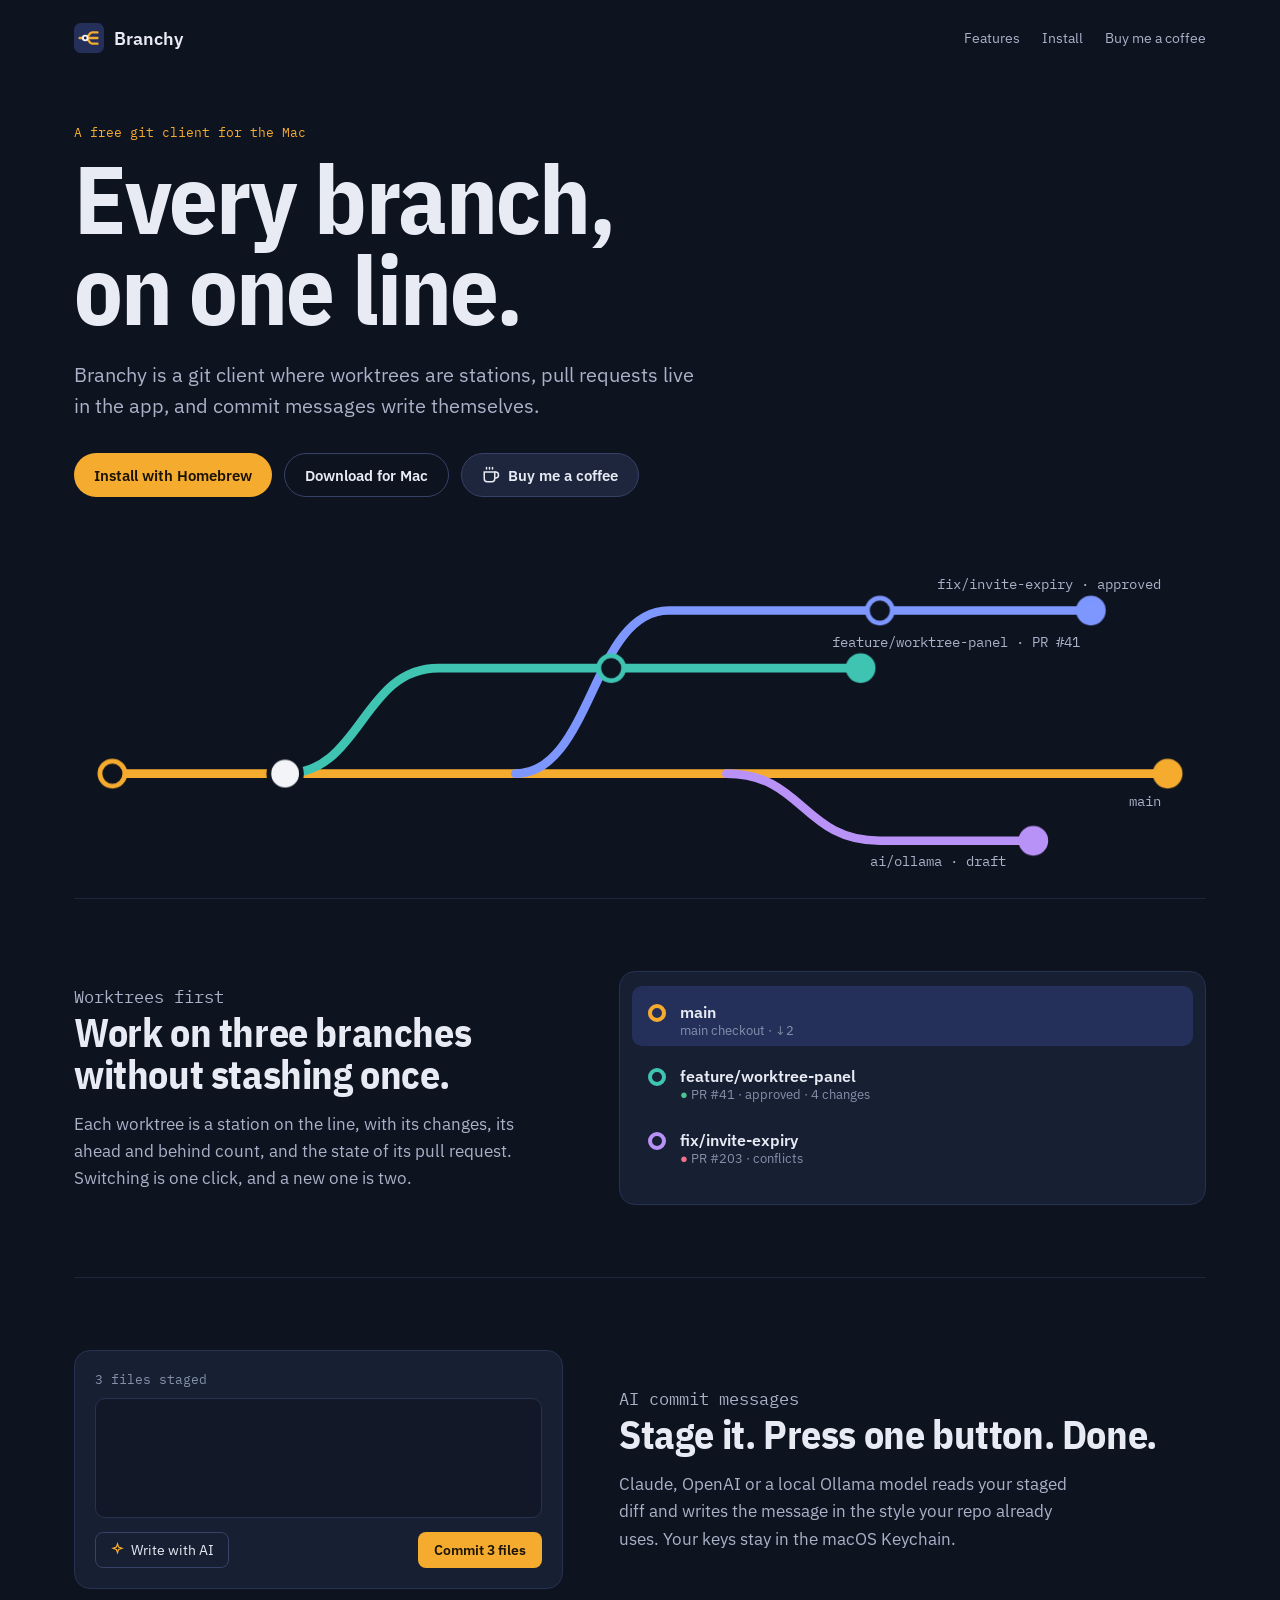
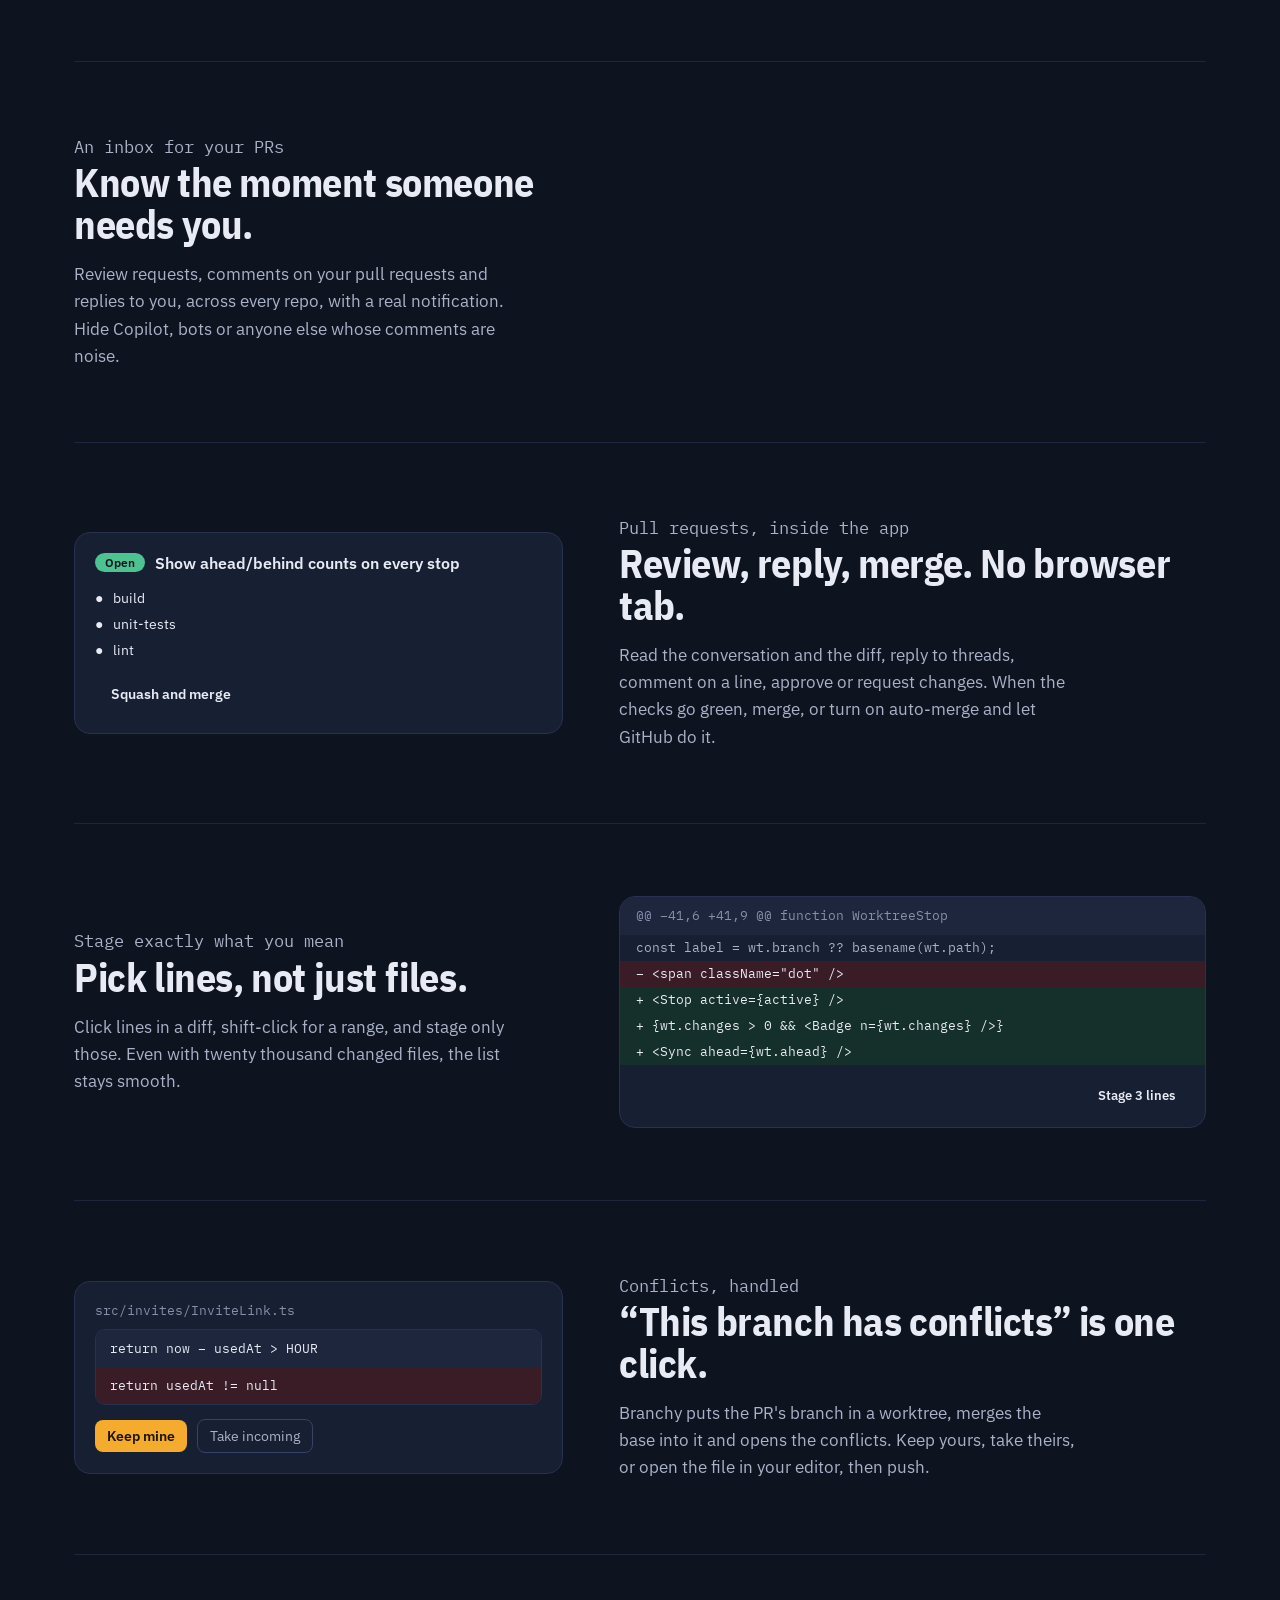
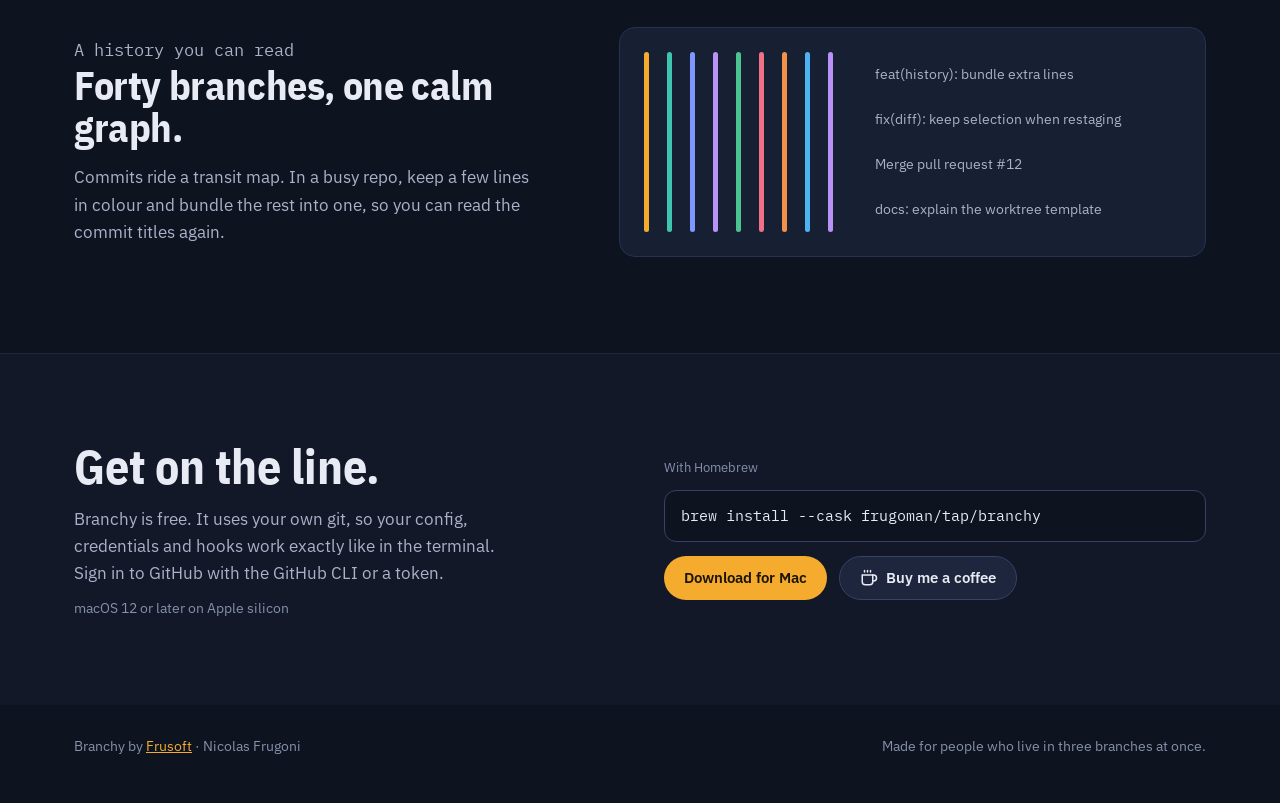
==== index.html @ 04c179a6 "Branchy website Co-Authored-By: Claude Opus 5.5 <noreply@anthropic.com>" ====
<!doctype html>
<html lang="en">
<head>
<meta charset="utf-8">
<meta name="viewport" content="width=device-width, initial-scale=1">
<title>Branchy — a git client where every branch is a line</title>
<meta name="description" content="A free git client for the Mac where worktrees are stations, pull requests live in the app, and commit messages write themselves.">
<meta property="og:title" content="Branchy — every branch, on one line">
<meta property="og:description" content="Worktrees as stations, a PR inbox with notifications, reviews and merges in the app, and AI commit messages. Free for macOS.">
<meta property="og:image" content="https://frugoman.github.io/branchy-site/icon.png">
<meta name="theme-color" content="#0e1320">
<link rel="icon" href="icon.png">
<link rel="preconnect" href="https://fonts.googleapis.com">
<link href="https://fonts.googleapis.com/css2?family=IBM+Plex+Mono:wght@400;500&amp;family=IBM+Plex+Sans+Condensed:wght@600;700&amp;family=IBM+Plex+Sans:wght@400;500;600&amp;display=swap" rel="stylesheet">
<style>
body{margin:0;background:#0e1320}
a{color:#f5ac2e}a:hover{color:#ffc766}
*{box-sizing:border-box}
.wrap{max-width:1180px;margin:0 auto;padding:0 24px}
.mono{font-family:'IBM Plex Mono',monospace}
.disp{font-family:'IBM Plex Sans Condensed','IBM Plex Sans',sans-serif}
.btn{display:inline-flex;align-items:center;gap:8px;min-height:44px;padding:0 20px;border-radius:999px;font-weight:600;font-size:15px;text-decoration:none;white-space:nowrap}
.btn-primary{background:#f5ac2e;color:#1b1405}.btn-primary:hover{color:#1b1405;background:#ffbe4d}
.btn-ghost{border:1px solid #364266;color:#e8ebf4}.btn-ghost:hover{color:#e8ebf4;border-color:#5d6785}
.btn-coffee{background:#1d263d;color:#e8ebf4;border:1px solid #364266}.btn-coffee:hover{color:#e8ebf4;border-color:#f5ac2e}
.card{background:#171f33;border:1px solid #273150;border-radius:16px;overflow:hidden}
.feature{display:grid;grid-template-columns:minmax(0,5fr) minmax(0,6fr);gap:56px;align-items:center;padding:72px 0;border-top:1px solid #1d263d}
.feature.flip .copy{order:2}
@media (max-width:860px){.feature{grid-template-columns:1fr;gap:28px;padding:48px 0}.feature.flip .copy{order:0}.hero-grid{grid-template-columns:1fr !important}}
.kicker{font-family:'IBM Plex Mono',monospace;font-size:13px;color:#f5ac2e;margin:0 0 12px}
.feature h2{font-family:'IBM Plex Sans Condensed',sans-serif;font-size:40px;line-height:1.05;letter-spacing:-0.01em;margin:0 0 16px;font-weight:700}
.feature p{font-size:17px;line-height:1.6;color:#aab2c8;margin:0;max-width:46ch}

/* hero map: lines draw, stations light up, a train runs the main line */
.draw{stroke-dasharray:1400;stroke-dashoffset:1400;animation:draw 2.4s cubic-bezier(.6,.1,.2,1) forwards}
.d2{animation-delay:.5s}.d3{animation-delay:.9s}.d4{animation-delay:1.3s}
@keyframes draw{to{stroke-dashoffset:0}}
.stop{opacity:0;transform-box:fill-box;transform-origin:center;animation:pop .4s ease-out forwards}
@keyframes pop{from{opacity:0;transform:scale(.3)}to{opacity:1;transform:scale(1)}}
.train{offset-path:path('M40 230 H1140');animation:ride 7s linear 2.4s infinite;opacity:0}
@keyframes ride{0%{offset-distance:0%;opacity:0}6%{opacity:1}94%{opacity:1}100%{offset-distance:100%;opacity:0}}
.lbl{opacity:0;animation:fade .5s ease-out forwards}
@keyframes fade{to{opacity:1}}

/* worktrees: the active station moves down the line */
.wt-hl{animation:wt 7.5s ease-in-out infinite}
@keyframes wt{0%,28%{transform:translateY(0)}34%,62%{transform:translateY(64px)}68%,94%{transform:translateY(128px)}100%{transform:translateY(0)}}

/* AI commit: a message types itself */
.type{display:inline-block;overflow:hidden;white-space:nowrap;vertical-align:bottom;width:0;animation:type 6s steps(46) infinite}
@keyframes type{0%,12%{width:0}62%,92%{width:46ch}100%{width:0}}
.type2{display:inline-block;overflow:hidden;white-space:nowrap;vertical-align:bottom;width:0;animation:type2 6s steps(38) infinite}
@keyframes type2{0%,62%{width:0}84%,92%{width:38ch}100%{width:0}}
.spark{animation:spark 6s ease-in-out infinite}
@keyframes spark{0%,10%{box-shadow:0 0 0 0 rgba(245,172,46,.0)}6%{box-shadow:0 0 0 6px rgba(245,172,46,.35)}20%,100%{box-shadow:0 0 0 0 rgba(245,172,46,0)}}

/* inbox: notifications slide in */
.note{opacity:0;transform:translateX(40px);animation:note 8s ease-out infinite}
.n2{animation-delay:.8s}.n3{animation-delay:1.6s}
@keyframes note{0%{opacity:0;transform:translateX(40px)}8%,80%{opacity:1;transform:none}90%,100%{opacity:0;transform:translateX(0) translateY(-8px)}}

/* PR: checks pass, then merge */
.chk{animation:chk 8s steps(1) infinite}
.c2{animation-name:chk2}.c3{animation-name:chk3}
@keyframes chk{0%,12%{color:#f5ac2e}12%,100%{color:#4cc391}}
@keyframes chk2{0%,24%{color:#f5ac2e}24%,100%{color:#4cc391}}
@keyframes chk3{0%,36%{color:#f5ac2e}36%,100%{color:#4cc391}}
.merge{animation:merge 8s ease infinite}
@keyframes merge{0%,40%{background:#273150;color:#737d98}46%,64%{background:#f5ac2e;color:#1b1405}70%,100%{background:#b892f7;color:#0e1320}}
.merged{opacity:0;animation:merged 8s ease infinite}
@keyframes merged{0%,68%{opacity:0}72%,96%{opacity:1}100%{opacity:0}}

/* staging: lines get picked one by one */
.pick{animation:pick 6s steps(1) infinite}
.p2{animation-name:pick2}.p3{animation-name:pick3}
@keyframes pick{0%,15%{box-shadow:inset 3px 0 0 transparent}15%,85%{box-shadow:inset 3px 0 0 #7d97ff}}
@keyframes pick2{0%,30%{box-shadow:inset 3px 0 0 transparent}30%,85%{box-shadow:inset 3px 0 0 #7d97ff}}
@keyframes pick3{0%,45%{box-shadow:inset 3px 0 0 transparent}45%,85%{box-shadow:inset 3px 0 0 #7d97ff}}
.stagebtn{animation:stagebtn 6s steps(1) infinite}
@keyframes stagebtn{0%,55%{background:#1d263d;color:#aab2c8}55%,85%{background:#f5ac2e;color:#1b1405}}

/* conflicts: pick a side, file resolves */
.ours{animation:ours 7s ease infinite}
@keyframes ours{0%,30%{opacity:1}40%,100%{opacity:1;background:#15302a}}
.theirs{animation:theirs 7s ease infinite}
@keyframes theirs{0%,30%{opacity:1;max-height:40px}40%,100%{opacity:0;max-height:0}}
.resolved{opacity:0;animation:resolved 7s ease infinite}
@keyframes resolved{0%,42%{opacity:0}50%,92%{opacity:1}100%{opacity:0}}

/* history: many lines bundle into one */
.lane{animation:bundle 6s ease-in-out infinite}
@keyframes bundle{0%,30%{transform:none;opacity:1}55%,85%{transform:translateX(var(--to));opacity:.25}100%{transform:none;opacity:1}}

@media (prefers-reduced-motion:reduce){
  *,*::before,*::after{animation:none !important}
  .draw{stroke-dashoffset:0}.stop,.lbl,.note,.merged,.resolved{opacity:1;transform:none}
  .type{width:46ch}.type2{width:38ch}.train{display:none}
}
</style>
</head>
<body>
<div style="background: #0e1320; color: #e8ebf4; font-family: 'IBM Plex Sans', sans-serif; font-size: 16px; overflow: hidden">

  <header class="wrap" style="display: flex; align-items: center; gap: 16px; height: 76px">
    <a href="#top" style="display: flex; align-items: center; gap: 10px; color: #e8ebf4; text-decoration: none; font-weight: 600; font-size: 18px">
      <svg width="30" height="30" viewBox="0 0 64 64" aria-hidden="true"><rect width="64" height="64" rx="14" fill="#25305a"></rect><path d="M12 32H50M24 32c8 0 7-12 15-12h11M24 32c8 0 7 12 15 12h11" fill="none" stroke-width="5" stroke-linecap="round" stroke="#f5ac2e"></path><circle cx="24" cy="32" r="7" fill="#f3f4f8"></circle><circle cx="24" cy="32" r="3" fill="#18203a"></circle></svg>
      Branchy
    </a>
    <nav aria-label="Sections" style="display: flex; gap: 22px; margin-left: auto; font-size: 14px; flex-wrap: wrap">
      <a href="#features" style="color: #aab2c8; text-decoration: none">Features</a>
      <a href="#install" style="color: #aab2c8; text-decoration: none">Install</a>
      <a href="https://buymeacoffee.com/frugoman" style="color: #aab2c8; text-decoration: none">Buy me a coffee</a>
    </nav>
  </header>

  <section id="top" class="wrap" style="padding: 48px 24px 24px">
    <div class="hero-grid" style="display: grid; grid-template-columns: minmax(0, 1fr); gap: 32px">
      <div style="max-width: 820px">
        <p class="kicker">A free git client for the Mac</p>
        <h1 class="disp" style="margin: 0; font-size: clamp(48px, 8vw, 96px); line-height: .95; font-weight: 700; letter-spacing: -0.02em">Every branch,<br>on one line.</h1>
        <p style="margin: 24px 0 0; font-size: 20px; line-height: 1.55; color: #aab2c8; max-width: 640px">Branchy is a git client where worktrees are stations, pull requests live in the app, and commit messages write themselves.</p>
        <div style="display: flex; flex-wrap: wrap; gap: 12px; margin-top: 32px; align-items: center">
          <a class="btn btn-primary" href="#install">Install with Homebrew</a>
          <a class="btn btn-ghost" href="https://github.com/frugoman/homebrew-tap/releases/download/branchy-v0.1.0/Branchy-0.1.0.zip">Download for Mac</a>
          <a class="btn btn-coffee" href="https://buymeacoffee.com/frugoman">
            <svg width="18" height="18" viewBox="0 0 24 24" fill="none" stroke="currentColor" stroke-width="2" stroke-linecap="round" aria-hidden="true"><path d="M17 8h1a4 4 0 1 1 0 8h-1"></path><path d="M3 8h14v9a4 4 0 0 1-4 4H7a4 4 0 0 1-4-4Z"></path><path d="M6 2v2M10 2v2M14 2v2"></path></svg>
            Buy me a coffee
          </a>
        </div>
      </div>
    </div>

    <figure style="margin: 56px 0 0" aria-label="Animated transit map: branches leave main as coloured lines with worktree stations">
      <svg viewBox="0 0 1180 330" width="100%" role="img" aria-label="Branches drawn as transit lines leaving main">
        <g fill="none" stroke-width="9" stroke-linecap="round">
          <path class="draw" d="M40 230 H1140" stroke="#f5ac2e"></path>
          <path class="draw d2" d="M220 230 C 300 230 300 120 380 120 H 820" stroke="#3fc4b2"></path>
          <path class="draw d3" d="M460 230 C 540 230 540 60 620 60 H 1060" stroke="#7d97ff"></path>
          <path class="draw d4" d="M680 230 C 760 230 760 300 840 300 H 1000" stroke="#b892f7"></path>
        </g>
        <g stroke-width="5">
          <circle class="stop" style="animation-delay:.6s" cx="40" cy="230" r="13" fill="#0e1320" stroke="#f5ac2e"></circle>
          <circle class="stop" style="animation-delay:1.2s" cx="220" cy="230" r="17" fill="#f3f4f8" stroke="#0e1320"></circle>
          <circle class="stop" style="animation-delay:1.6s" cx="560" cy="120" r="13" fill="#0e1320" stroke="#3fc4b2"></circle>
          <circle class="stop" style="animation-delay:2.1s" cx="820" cy="120" r="13" fill="#3fc4b2" stroke="#3fc4b2"></circle>
          <circle class="stop" style="animation-delay:2.4s" cx="840" cy="60" r="13" fill="#0e1320" stroke="#7d97ff"></circle>
          <circle class="stop" style="animation-delay:2.8s" cx="1060" cy="60" r="13" fill="#7d97ff" stroke="#7d97ff"></circle>
          <circle class="stop" style="animation-delay:3.1s" cx="1000" cy="300" r="13" fill="#b892f7" stroke="#b892f7"></circle>
          <circle class="stop" style="animation-delay:2.2s" cx="1140" cy="230" r="13" fill="#f5ac2e" stroke="#f5ac2e"></circle>
        </g>
        <circle class="train" r="8" fill="#f3f4f8"></circle>
        <g font-family="IBM Plex Mono, monospace" font-size="15" fill="#aab2c8">
          <text class="lbl" style="animation-delay:2.4s" x="790" y="98">feature/worktree-panel · PR #41</text>
          <text class="lbl" style="animation-delay:2.9s" x="900" y="38">fix/invite-expiry · approved</text>
          <text class="lbl" style="animation-delay:3.2s" x="830" y="326">ai/ollama · draft</text>
          <text class="lbl" style="animation-delay:2.4s" x="1100" y="264">main</text>
        </g>
      </svg>
    </figure>
  </section>

  <main id="features" class="wrap">

    <section class="feature">
      <div class="copy">
        <p class="kicker">Worktrees first</p>
        <h2>Work on three branches without stashing once.</h2>
        <p>Each worktree is a station on the line, with its changes, its ahead and behind count, and the state of its pull request. Switching is one click, and a new one is two.</p>
      </div>
      <div class="card" style="padding: 20px; position: relative">
        <div class="wt-hl" style="position: absolute; left: 12px; right: 12px; top: 14px; height: 60px; border-radius: 10px; background: #25305a" aria-hidden="true"></div>
        <ol style="list-style: none; margin: 0; padding: 0; position: relative">
          <li style="display: flex; gap: 14px; height: 64px; align-items: flex-start; padding: 10px 8px"><span style="width: 18px; height: 18px; border-radius: 50%; border: 4px solid #f5ac2e; flex-shrink: 0; margin-top: 2px" aria-hidden="true"></span><div><div style="font-weight: 600">main</div><div style="font-size: 13px; color: #8590ab">main checkout · ↓2</div></div></li>
          <li style="display: flex; gap: 14px; height: 64px; align-items: flex-start; padding: 10px 8px"><span style="width: 18px; height: 18px; border-radius: 50%; border: 4px solid #3fc4b2; flex-shrink: 0; margin-top: 2px" aria-hidden="true"></span><div><div style="font-weight: 600">feature/worktree-panel</div><div style="font-size: 13px; color: #8590ab"><span style="color: #4cc391">●</span> PR #41 · approved · 4 changes</div></div></li>
          <li style="display: flex; gap: 14px; height: 64px; align-items: flex-start; padding: 10px 8px"><span style="width: 18px; height: 18px; border-radius: 50%; border: 4px solid #b892f7; flex-shrink: 0; margin-top: 2px" aria-hidden="true"></span><div><div style="font-weight: 600">fix/invite-expiry</div><div style="font-size: 13px; color: #8590ab"><span style="color: #f07088">●</span> PR #203 · conflicts</div></div></li>
        </ol>
      </div>
    </section>

    <section class="feature flip">
      <div class="copy">
        <p class="kicker">AI commit messages</p>
        <h2>Stage it. Press one button. Done.</h2>
        <p>Claude, OpenAI or a local Ollama model reads your staged diff and writes the message in the style your repo already uses. Your keys stay in the macOS Keychain.</p>
      </div>
      <div class="card" style="padding: 20px">
        <div class="mono" style="font-size: 13px; color: #8590ab; margin-bottom: 10px">3 files staged</div>
        <div class="mono" style="min-height: 120px; border-radius: 10px; border: 1px solid #273150; background: #121828; padding: 14px; font-size: 14px; line-height: 1.7">
          <span class="type">feat(worktrees): show sync state on each stop</span><br>
          <span class="type2" style="color: #aab2c8">- ahead/behind counts next to each one</span>
        </div>
        <div style="display: flex; gap: 10px; margin-top: 14px">
          <span class="spark" style="display: inline-flex; align-items: center; gap: 6px; height: 36px; padding: 0 14px; border-radius: 8px; border: 1px solid #364266; color: #e8ebf4; font-size: 14px">
            <svg width="15" height="15" viewBox="0 0 24 24" fill="none" stroke="#f5ac2e" stroke-width="2" aria-hidden="true"><path d="M12 3l1.8 5.2L19 10l-5.2 1.8L12 17l-1.8-5.2L5 10l5.2-1.8z"></path></svg>
            Write with AI
          </span>
          <span style="margin-left: auto; display: inline-flex; align-items: center; height: 36px; padding: 0 16px; border-radius: 8px; background: #f5ac2e; color: #1b1405; font-weight: 600; font-size: 14px">Commit 3 files</span>
        </div>
      </div>
    </section>

    <section class="feature">
      <div class="copy">
        <p class="kicker">An inbox for your PRs</p>
        <h2>Know the moment someone needs you.</h2>
        <p>Review requests, comments on your pull requests and replies to you, across every repo, with a real notification. Hide Copilot, bots or anyone else whose comments are noise.</p>
      </div>
      <div style="display: flex; flex-direction: column; gap: 12px">
        <div class="card note" style="padding: 14px 16px; display: flex; gap: 12px"><span style="width: 10px; height: 10px; margin-top: 6px; border-radius: 50%; background: #f5ac2e; flex-shrink: 0" aria-hidden="true"></span><div><div style="font-weight: 600">anaruiz asked for your review</div><div class="mono" style="font-size: 13px; color: #8590ab">branchy#44 · Line-level staging for renamed files</div></div></div>
        <div class="card note n2" style="padding: 14px 16px; display: flex; gap: 12px"><span style="width: 10px; height: 10px; margin-top: 6px; border-radius: 50%; background: #f07088; flex-shrink: 0" aria-hidden="true"></span><div><div style="font-weight: 600">samokafor requested changes</div><div class="mono" style="font-size: 13px; color: #8590ab">alongtogether#203 · Keep invite links valid</div></div></div>
        <div class="card note n3" style="padding: 14px 16px; display: flex; gap: 12px"><span style="width: 10px; height: 10px; margin-top: 6px; border-radius: 50%; background: #3fc4b2; flex-shrink: 0" aria-hidden="true"></span><div><div style="font-weight: 600">marta-v replied to your comment</div><div class="mono" style="font-size: 13px; color: #8590ab">“Good catch, I moved the dismissal into the coordinator”</div></div></div>
      </div>
    </section>

    <section class="feature flip">
      <div class="copy">
        <p class="kicker">Pull requests, inside the app</p>
        <h2>Review, reply, merge. No browser tab.</h2>
        <p>Read the conversation and the diff, reply to threads, comment on a line, approve or request changes. When the checks go green, merge, or turn on auto-merge and let GitHub do it.</p>
      </div>
      <div class="card" style="padding: 20px">
        <div style="display: flex; align-items: center; gap: 10px"><span style="border-radius: 999px; background: #4cc391; color: #0e1320; font-size: 12px; font-weight: 600; padding: 2px 10px">Open</span><span style="font-weight: 600">Show ahead/behind counts on every stop</span></div>
        <ul style="list-style: none; margin: 16px 0; padding: 0; display: flex; flex-direction: column; gap: 8px; font-size: 14px">
          <li style="display: flex; gap: 10px"><span class="chk" aria-hidden="true">●</span>build</li>
          <li style="display: flex; gap: 10px"><span class="chk c2" aria-hidden="true">●</span>unit-tests</li>
          <li style="display: flex; gap: 10px"><span class="chk c3" aria-hidden="true">●</span>lint</li>
        </ul>
        <div style="display: flex; align-items: center; gap: 12px">
          <span class="merge" style="display: inline-flex; align-items: center; height: 38px; padding: 0 16px; border-radius: 8px; font-weight: 600; font-size: 14px">Squash and merge</span>
          <span class="merged mono" style="font-size: 13px; color: #b892f7">Merged into main</span>
        </div>
      </div>
    </section>

    <section class="feature">
      <div class="copy">
        <p class="kicker">Stage exactly what you mean</p>
        <h2>Pick lines, not just files.</h2>
        <p>Click lines in a diff, shift-click for a range, and stage only those. Even with twenty thousand changed files, the list stays smooth.</p>
      </div>
      <div class="card mono" style="font-size: 13px; line-height: 26px">
        <div style="padding: 6px 16px; background: #1d263d; color: #8590ab">@@ −41,6 +41,9 @@ function WorktreeStop</div>
        <div style="padding: 0 16px; color: #aab2c8">  const label = wt.branch ?? basename(wt.path);</div>
        <div class="pick" style="padding: 0 16px; background: #3a1c27">−   &lt;span className="dot" /&gt;</div>
        <div class="pick p2" style="padding: 0 16px; background: #15302a">+   &lt;Stop active={active} /&gt;</div>
        <div class="pick p3" style="padding: 0 16px; background: #15302a">+   {wt.changes &gt; 0 &amp;&amp; &lt;Badge n={wt.changes} /&gt;}</div>
        <div style="padding: 0 16px; background: #15302a">+   &lt;Sync ahead={wt.ahead} /&gt;</div>
        <div style="padding: 12px 16px; display: flex; justify-content: flex-end"><span class="stagebtn" style="font-family: 'IBM Plex Sans', sans-serif; border-radius: 8px; padding: 6px 14px; font-weight: 600">Stage 3 lines</span></div>
      </div>
    </section>

    <section class="feature flip">
      <div class="copy">
        <p class="kicker">Conflicts, handled</p>
        <h2>“This branch has conflicts” is one click.</h2>
        <p>Branchy puts the PR's branch in a worktree, merges the base into it and opens the conflicts. Keep yours, take theirs, or open the file in your editor, then push.</p>
      </div>
      <div class="card" style="padding: 20px">
        <div class="mono" style="font-size: 13px; color: #8590ab; margin-bottom: 10px">src/invites/InviteLink.ts</div>
        <div class="mono" style="font-size: 13px; border-radius: 10px; overflow: hidden; border: 1px solid #273150">
          <div class="ours" style="padding: 10px 14px; background: #1d263d">return now − usedAt &gt; HOUR</div>
          <div class="theirs" style="padding: 10px 14px; background: #3a1c27; overflow: hidden">return usedAt != null</div>
        </div>
        <div style="display: flex; align-items: center; gap: 10px; margin-top: 14px; font-size: 14px">
          <span style="border-radius: 8px; padding: 7px 12px; background: #f5ac2e; color: #1b1405; font-weight: 600">Keep mine</span>
          <span style="border-radius: 8px; padding: 7px 12px; border: 1px solid #364266; color: #aab2c8">Take incoming</span>
          <span class="resolved" style="margin-left: auto; color: #4cc391">Resolved</span>
        </div>
      </div>
    </section>

    <section class="feature">
      <div class="copy">
        <p class="kicker">A history you can read</p>
        <h2>Forty branches, one calm graph.</h2>
        <p>Commits ride a transit map. In a busy repo, keep a few lines in colour and bundle the rest into one, so you can read the commit titles again.</p>
      </div>
      <div class="card" style="padding: 24px; display: flex; gap: 18px; height: 230px" aria-hidden="true">
        <span style="width: 5px; border-radius: 3px; background: #f5ac2e"></span>
        <span style="width: 5px; border-radius: 3px; background: #3fc4b2"></span>
        <span style="width: 5px; border-radius: 3px; background: #7d97ff"></span>
        <span class="lane" style="--to: 0px; width: 5px; border-radius: 3px; background: #b892f7"></span>
        <span class="lane" style="--to: -23px; width: 5px; border-radius: 3px; background: #4cc391"></span>
        <span class="lane" style="--to: -46px; width: 5px; border-radius: 3px; background: #f07088"></span>
        <span class="lane" style="--to: -69px; width: 5px; border-radius: 3px; background: #f2914a"></span>
        <span class="lane" style="--to: -92px; width: 5px; border-radius: 3px; background: #4fb2f0"></span>
        <span class="lane" style="--to: -115px; width: 5px; border-radius: 3px; background: #b892f7"></span>
        <div style="margin-left: 24px; display: flex; flex-direction: column; justify-content: space-around; font-size: 14px; color: #aab2c8">
          <span>feat(history): bundle extra lines</span>
          <span>fix(diff): keep selection when restaging</span>
          <span>Merge pull request #12</span>
          <span>docs: explain the worktree template</span>
        </div>
      </div>
    </section>
  </main>

  <section id="install" style="background: #121828; border-top: 1px solid #1d263d; margin-top: 24px">
    <div class="wrap" style="padding: 88px 24px; display: grid; grid-template-columns: repeat(auto-fit, minmax(300px, 1fr)); gap: 48px; align-items: center">
      <div>
        <h2 class="disp" style="margin: 0; font-size: 48px; line-height: 1; font-weight: 700">Get on the line.</h2>
        <p style="margin: 16px 0 0; font-size: 17px; line-height: 1.6; color: #aab2c8; max-width: 44ch">Branchy is free. It uses your own git, so your config, credentials and hooks work exactly like in the terminal. Sign in to GitHub with the GitHub CLI or a token.</p>
        <p style="margin: 12px 0 0; font-size: 14px; color: #8590ab">macOS 12 or later on Apple silicon</p>
      </div>
      <div style="display: flex; flex-direction: column; gap: 14px">
        <label for="brew" style="font-size: 13px; color: #8590ab">With Homebrew</label>
        <input id="brew" readonly value="brew install --cask frugoman/tap/branchy" class="mono" style="height: 52px; border-radius: 12px; border: 1px solid #364266; background: #0e1320; color: #e8ebf4; padding: 0 16px; font-size: 15px">
        <div style="display: flex; flex-wrap: wrap; gap: 12px">
          <a class="btn btn-primary" href="https://github.com/frugoman/homebrew-tap/releases/download/branchy-v0.1.0/Branchy-0.1.0.zip">Download for Mac</a>
          <a class="btn btn-coffee" href="https://buymeacoffee.com/frugoman">
            <svg width="18" height="18" viewBox="0 0 24 24" fill="none" stroke="currentColor" stroke-width="2" stroke-linecap="round" aria-hidden="true"><path d="M17 8h1a4 4 0 1 1 0 8h-1"></path><path d="M3 8h14v9a4 4 0 0 1-4 4H7a4 4 0 0 1-4-4Z"></path><path d="M6 2v2M10 2v2M14 2v2"></path></svg>
            Buy me a coffee
          </a>
        </div>
      </div>
    </div>
  </section>

  <footer class="wrap" style="padding: 32px 24px 48px; display: flex; flex-wrap: wrap; gap: 16px; justify-content: space-between; font-size: 14px; color: #8590ab">
    <span>Branchy by <a href="https://frusoft-web.web.app">Frusoft</a> · Nicolas Frugoni</span>
    <span>Made for people who live in three branches at once.</span>
  </footer>
</div>
</body>
</html>
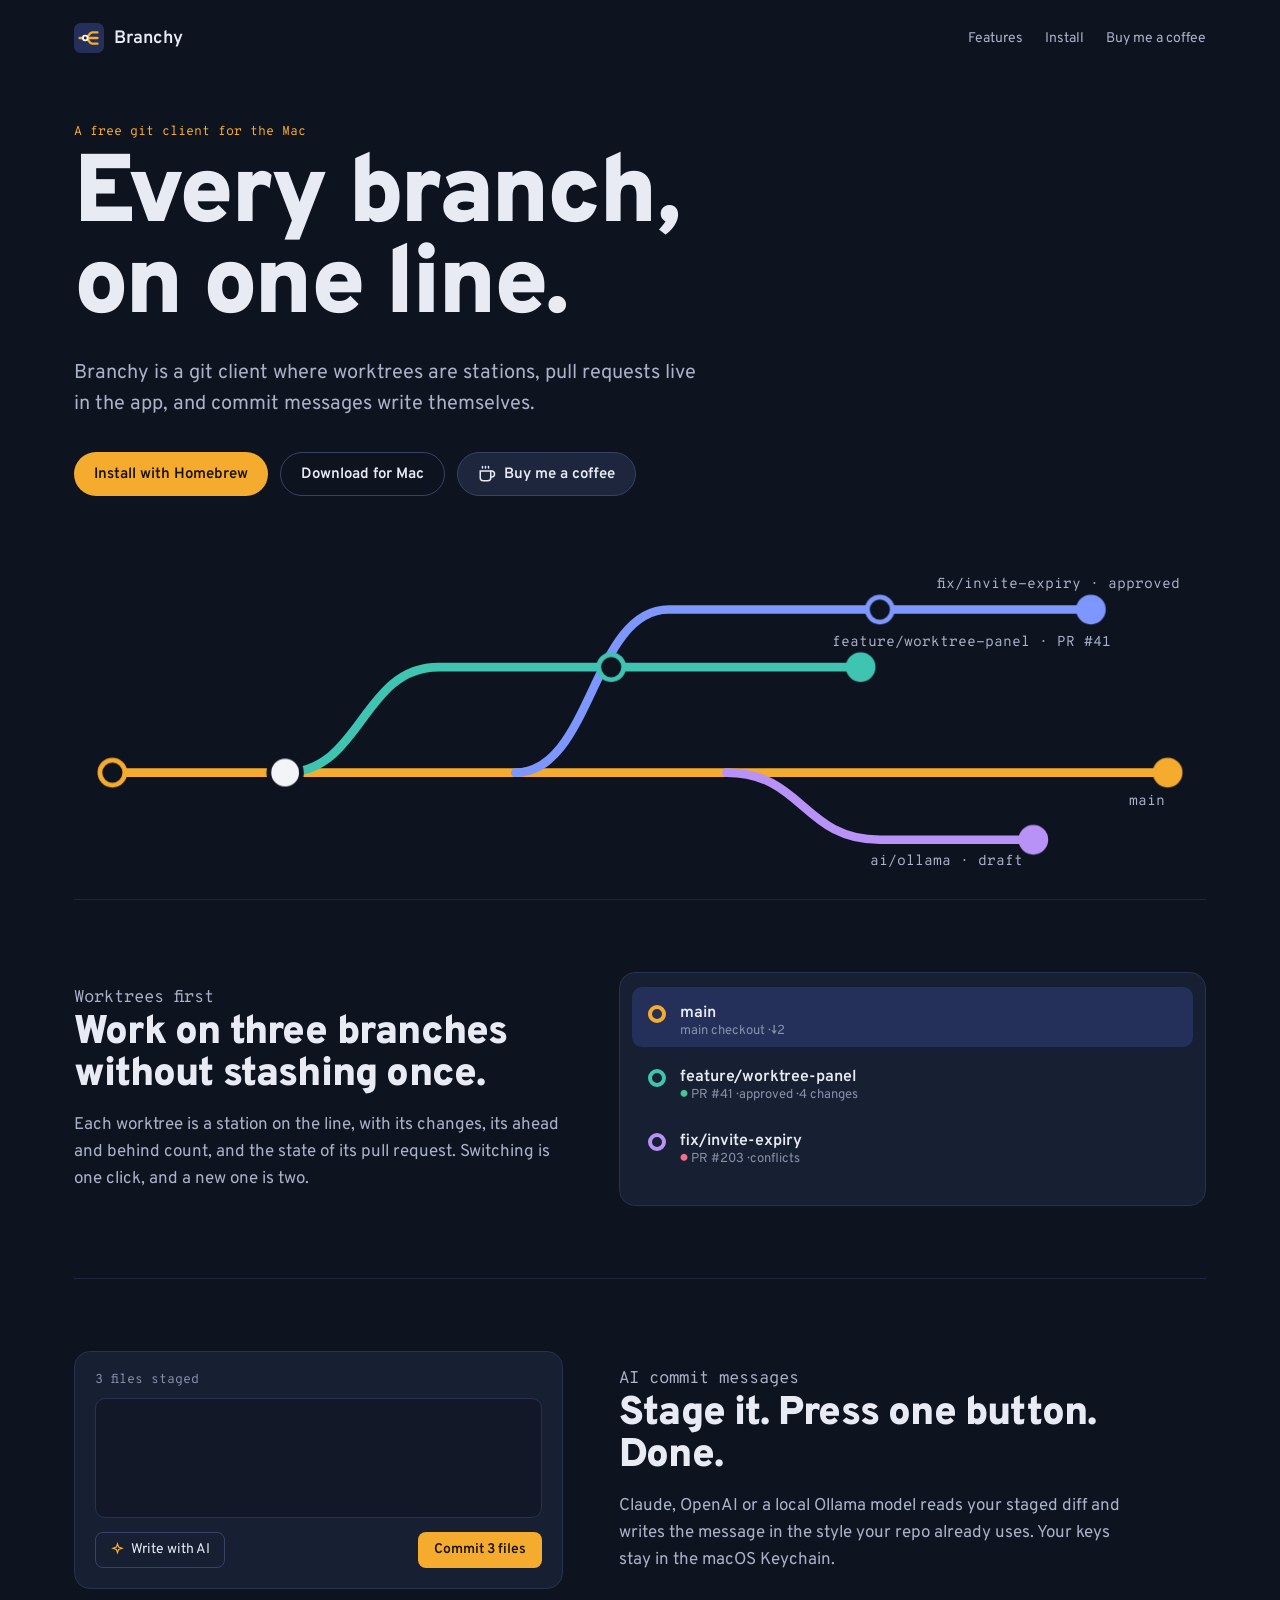
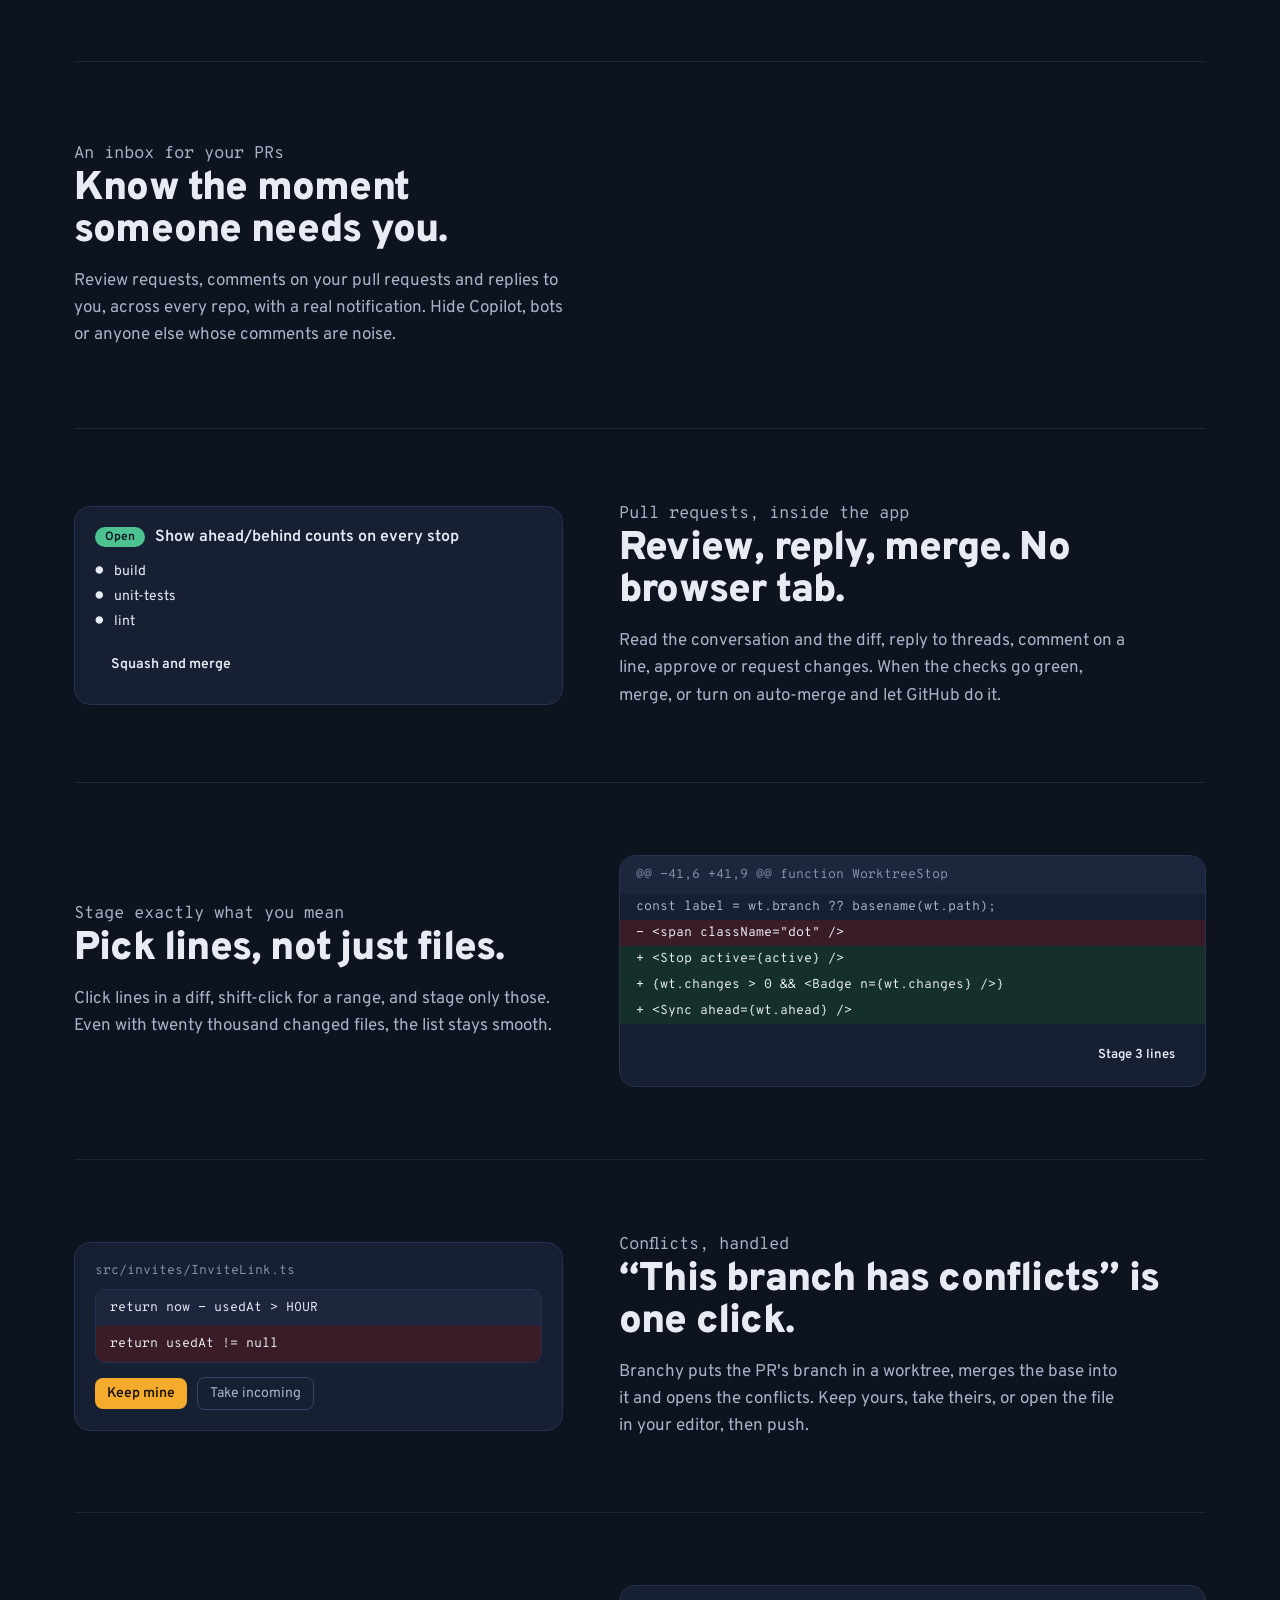
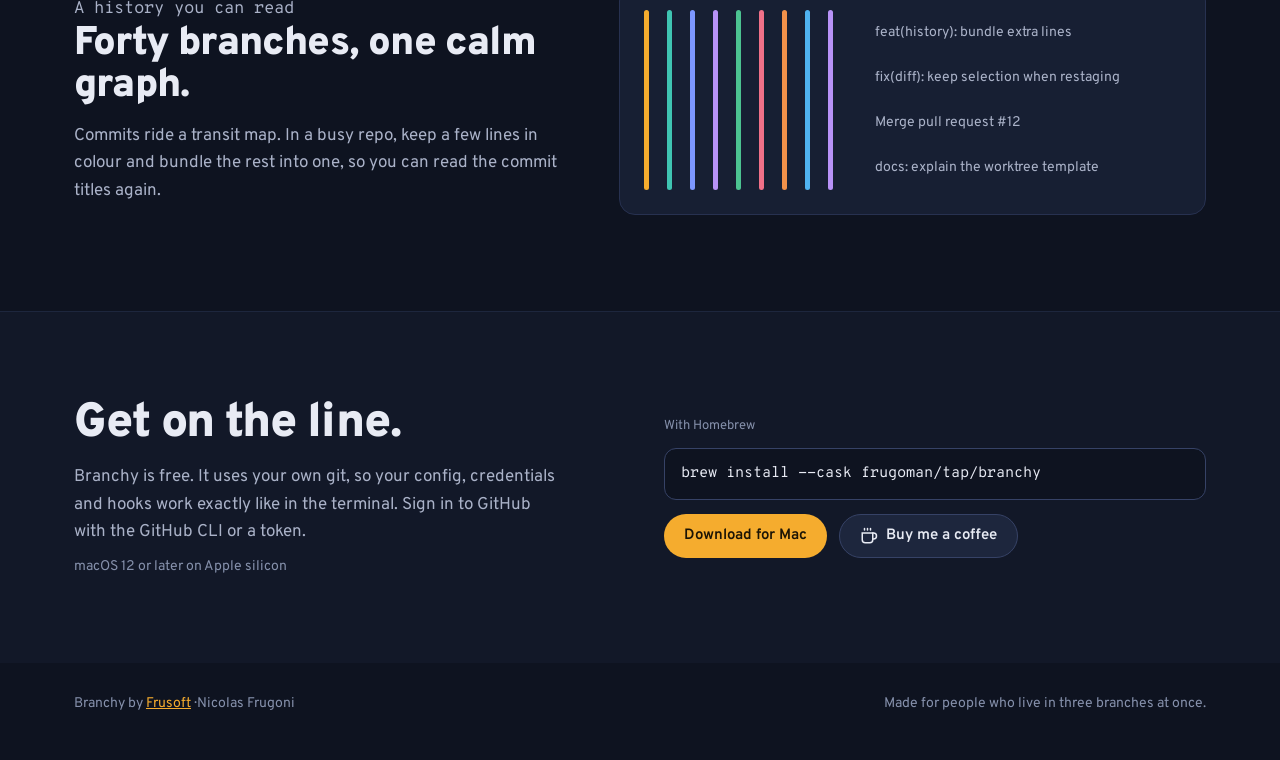
==== commit 7c75ec8b: "Use Overpass, the highway-sign typeface Co-Authored-By: Claude Opus 5.5 <noreply@anthropic.com>" ====
--- a/index.html
+++ b/index.html
@@ -11,14 +11,14 @@
 <meta name="theme-color" content="#0e1320">
 <link rel="icon" href="icon.png">
 <link rel="preconnect" href="https://fonts.googleapis.com">
-<link href="https://fonts.googleapis.com/css2?family=IBM+Plex+Mono:wght@400;500&amp;family=IBM+Plex+Sans+Condensed:wght@600;700&amp;family=IBM+Plex+Sans:wght@400;500;600&amp;display=swap" rel="stylesheet">
+<link href="https://fonts.googleapis.com/css2?family=Overpass:wght@400;500;600;800;900&family=Overpass+Mono:wght@400;500&display=swap" rel="stylesheet">
 <style>
 body{margin:0;background:#0e1320}
 a{color:#f5ac2e}a:hover{color:#ffc766}
 *{box-sizing:border-box}
 .wrap{max-width:1180px;margin:0 auto;padding:0 24px}
-.mono{font-family:'IBM Plex Mono',monospace}
-.disp{font-family:'IBM Plex Sans Condensed','IBM Plex Sans',sans-serif}
+.mono{font-family:var(--mono)}
+.disp{font-family:var(--display);font-weight:var(--display-weight)}
 .btn{display:inline-flex;align-items:center;gap:8px;min-height:44px;padding:0 20px;border-radius:999px;font-weight:600;font-size:15px;text-decoration:none;white-space:nowrap}
 .btn-primary{background:#f5ac2e;color:#1b1405}.btn-primary:hover{color:#1b1405;background:#ffbe4d}
 .btn-ghost{border:1px solid #364266;color:#e8ebf4}.btn-ghost:hover{color:#e8ebf4;border-color:#5d6785}
@@ -27,8 +27,8 @@
 .feature{display:grid;grid-template-columns:minmax(0,5fr) minmax(0,6fr);gap:56px;align-items:center;padding:72px 0;border-top:1px solid #1d263d}
 .feature.flip .copy{order:2}
 @media (max-width:860px){.feature{grid-template-columns:1fr;gap:28px;padding:48px 0}.feature.flip .copy{order:0}.hero-grid{grid-template-columns:1fr !important}}
-.kicker{font-family:'IBM Plex Mono',monospace;font-size:13px;color:#f5ac2e;margin:0 0 12px}
-.feature h2{font-family:'IBM Plex Sans Condensed',sans-serif;font-size:40px;line-height:1.05;letter-spacing:-0.01em;margin:0 0 16px;font-weight:700}
+.kicker{font-family:var(--mono);font-size:13px;color:#f5ac2e;margin:0 0 12px}
+.feature h2{font-family:var(--display);font-size:40px;line-height:1.05;letter-spacing:-0.02em;margin:0 0 16px;font-weight:var(--display-weight)}
 .feature p{font-size:17px;line-height:1.6;color:#aab2c8;margin:0;max-width:46ch}
 
 /* hero map: lines draw, stations light up, a train runs the main line */
@@ -99,7 +99,7 @@
 </style>
 </head>
 <body>
-<div style="background: #0e1320; color: #e8ebf4; font-family: 'IBM Plex Sans', sans-serif; font-size: 16px; overflow: hidden">
+<div style="background: #0e1320; color: #e8ebf4; font-family: var(--body); font-size: 16px; overflow: hidden; --display: 'Overpass', sans-serif; --body: 'Overpass', sans-serif; --mono: 'Overpass Mono', monospace; --display-weight: 900">
 
   <header class="wrap" style="display: flex; align-items: center; gap: 16px; height: 76px">
     <a href="#top" style="display: flex; align-items: center; gap: 10px; color: #e8ebf4; text-decoration: none; font-weight: 600; font-size: 18px">
@@ -117,7 +117,7 @@
     <div class="hero-grid" style="display: grid; grid-template-columns: minmax(0, 1fr); gap: 32px">
       <div style="max-width: 820px">
         <p class="kicker">A free git client for the Mac</p>
-        <h1 class="disp" style="margin: 0; font-size: clamp(48px, 8vw, 96px); line-height: .95; font-weight: 700; letter-spacing: -0.02em">Every branch,<br>on one line.</h1>
+        <h1 class="disp" style="margin: 0; font-size: clamp(48px, 8vw, 96px); line-height: .95; letter-spacing: -0.03em">Every branch,<br>on one line.</h1>
         <p style="margin: 24px 0 0; font-size: 20px; line-height: 1.55; color: #aab2c8; max-width: 640px">Branchy is a git client where worktrees are stations, pull requests live in the app, and commit messages write themselves.</p>
         <div style="display: flex; flex-wrap: wrap; gap: 12px; margin-top: 32px; align-items: center">
           <a class="btn btn-primary" href="#install">Install with Homebrew</a>
@@ -149,7 +149,7 @@
           <circle class="stop" style="animation-delay:2.2s" cx="1140" cy="230" r="13" fill="#f5ac2e" stroke="#f5ac2e"></circle>
         </g>
         <circle class="train" r="8" fill="#f3f4f8"></circle>
-        <g font-family="IBM Plex Mono, monospace" font-size="15" fill="#aab2c8">
+        <g style="font-family: var(--mono)" font-size="15" fill="#aab2c8">
           <text class="lbl" style="animation-delay:2.4s" x="790" y="98">feature/worktree-panel · PR #41</text>
           <text class="lbl" style="animation-delay:2.9s" x="900" y="38">fix/invite-expiry · approved</text>
           <text class="lbl" style="animation-delay:3.2s" x="830" y="326">ai/ollama · draft</text>
@@ -245,7 +245,7 @@
         <div class="pick p2" style="padding: 0 16px; background: #15302a">+   &lt;Stop active={active} /&gt;</div>
         <div class="pick p3" style="padding: 0 16px; background: #15302a">+   {wt.changes &gt; 0 &amp;&amp; &lt;Badge n={wt.changes} /&gt;}</div>
         <div style="padding: 0 16px; background: #15302a">+   &lt;Sync ahead={wt.ahead} /&gt;</div>
-        <div style="padding: 12px 16px; display: flex; justify-content: flex-end"><span class="stagebtn" style="font-family: 'IBM Plex Sans', sans-serif; border-radius: 8px; padding: 6px 14px; font-weight: 600">Stage 3 lines</span></div>
+        <div style="padding: 12px 16px; display: flex; justify-content: flex-end"><span class="stagebtn" style="font-family: var(--body); border-radius: 8px; padding: 6px 14px; font-weight: 600">Stage 3 lines</span></div>
       </div>
     </section>
 
@@ -298,7 +298,7 @@
   <section id="install" style="background: #121828; border-top: 1px solid #1d263d; margin-top: 24px">
     <div class="wrap" style="padding: 88px 24px; display: grid; grid-template-columns: repeat(auto-fit, minmax(300px, 1fr)); gap: 48px; align-items: center">
       <div>
-        <h2 class="disp" style="margin: 0; font-size: 48px; line-height: 1; font-weight: 700">Get on the line.</h2>
+        <h2 class="disp" style="margin: 0; font-size: 48px; line-height: 1; letter-spacing: -0.02em">Get on the line.</h2>
         <p style="margin: 16px 0 0; font-size: 17px; line-height: 1.6; color: #aab2c8; max-width: 44ch">Branchy is free. It uses your own git, so your config, credentials and hooks work exactly like in the terminal. Sign in to GitHub with the GitHub CLI or a token.</p>
         <p style="margin: 12px 0 0; font-size: 14px; color: #8590ab">macOS 12 or later on Apple silicon</p>
       </div>
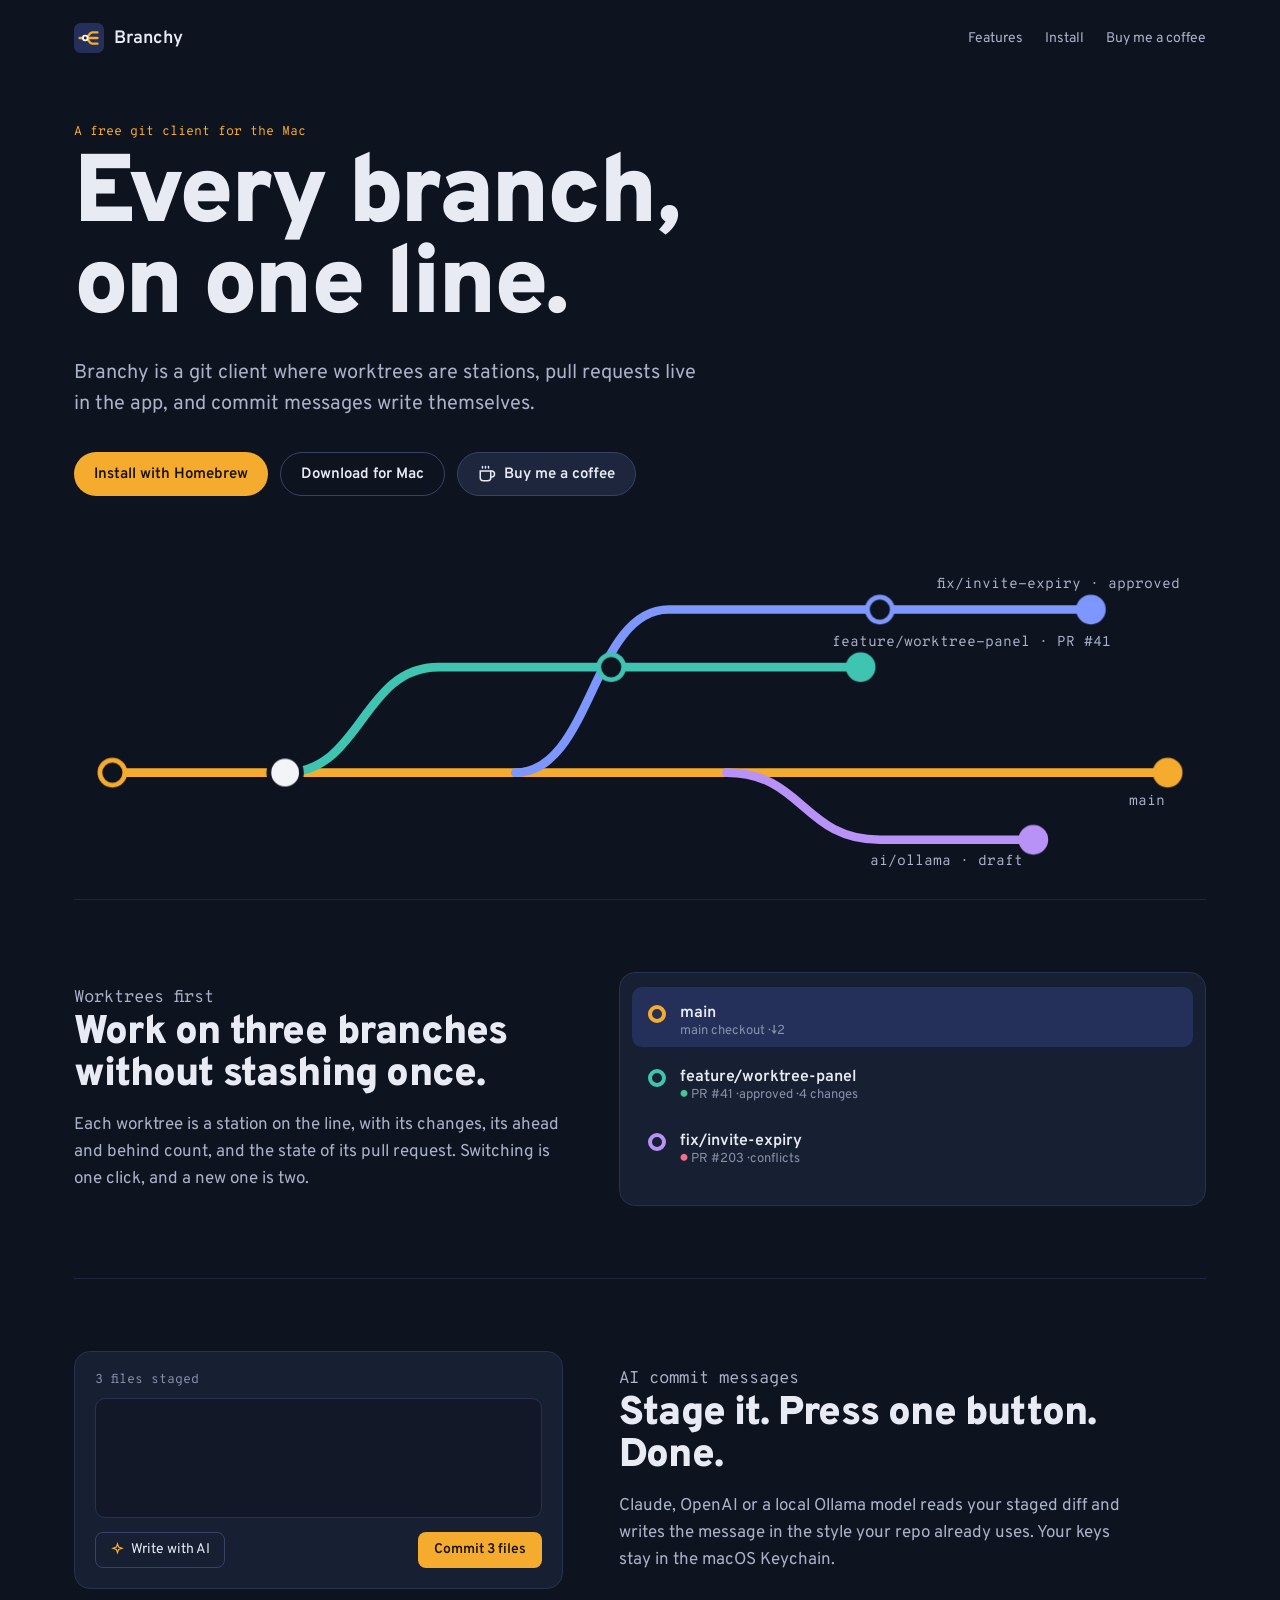
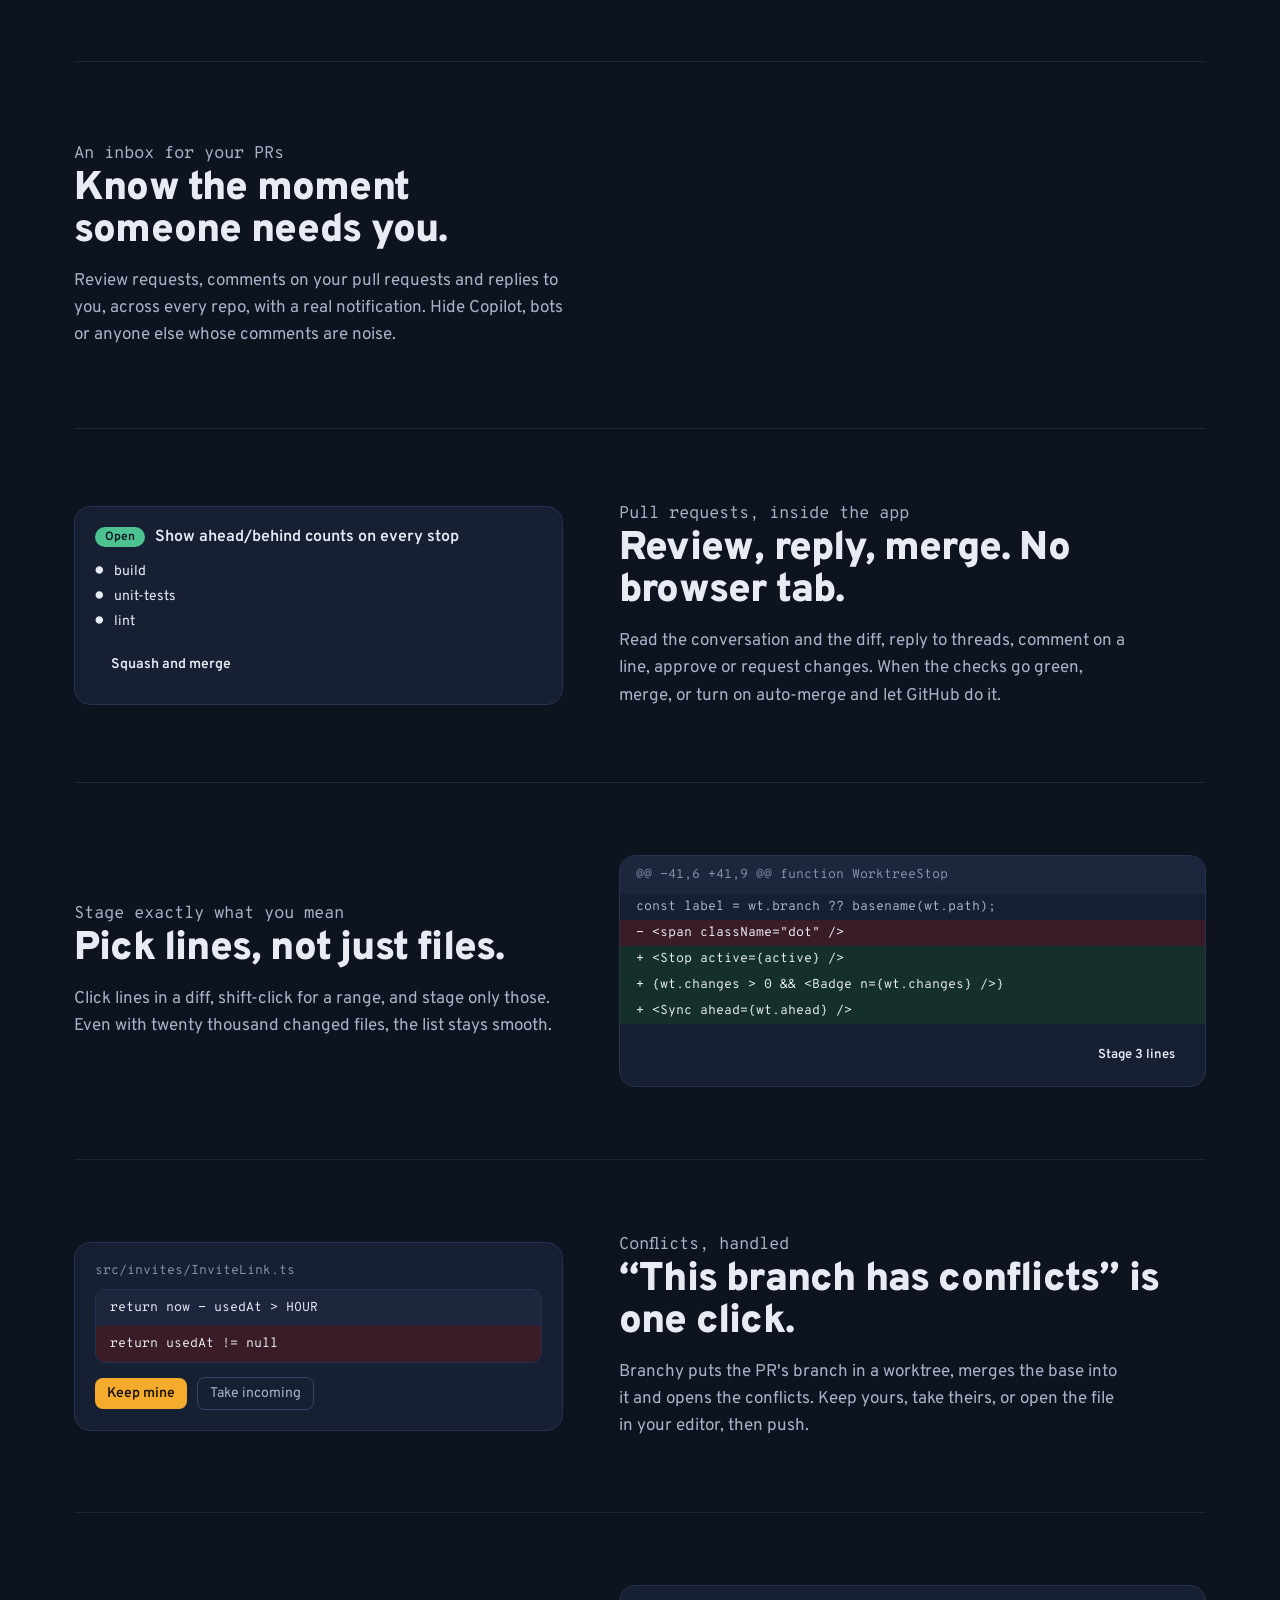
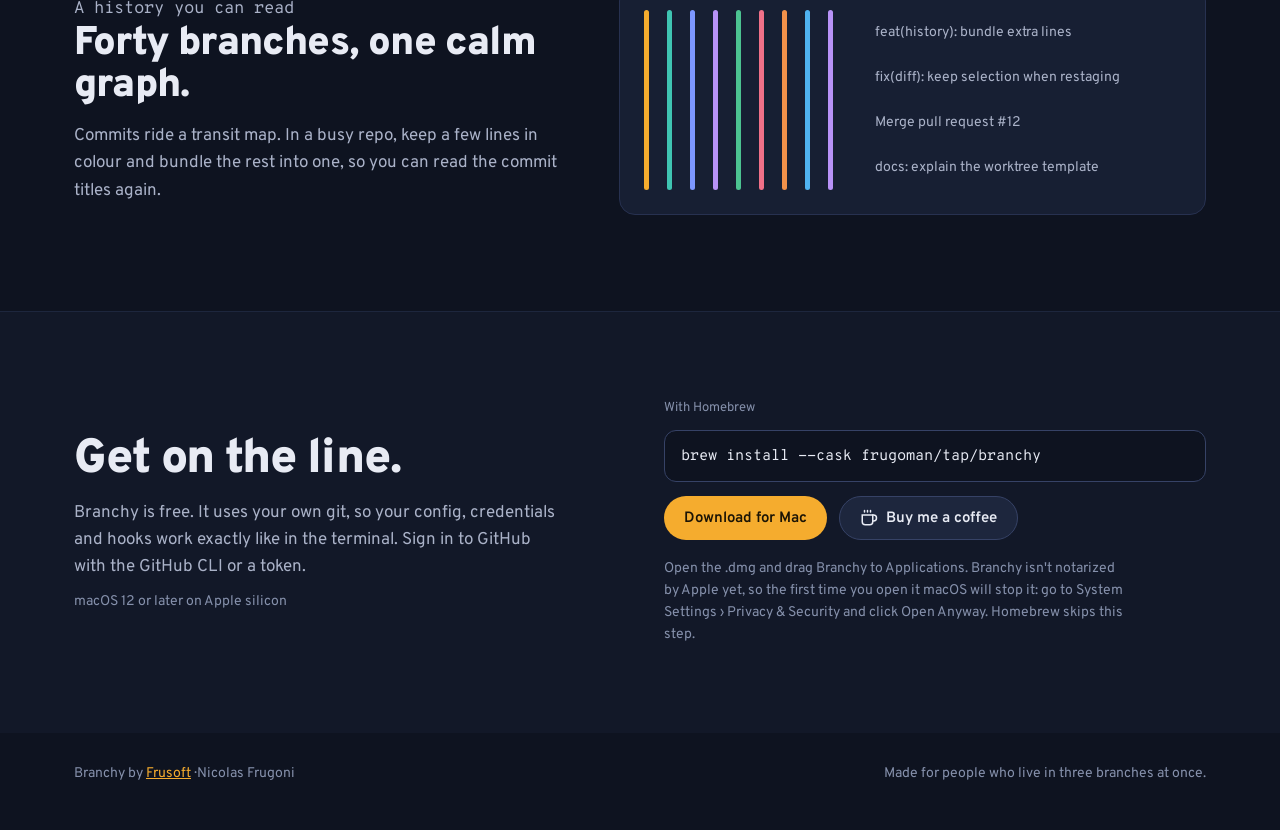
==== commit 15e4b8d1: "Download a .dmg installer and explain the first launch Co-Authored-By: Claude Opus 5.5 <noreply@anth" ====
--- a/index.html
+++ b/index.html
@@ -121,7 +121,7 @@
         <p style="margin: 24px 0 0; font-size: 20px; line-height: 1.55; color: #aab2c8; max-width: 640px">Branchy is a git client where worktrees are stations, pull requests live in the app, and commit messages write themselves.</p>
         <div style="display: flex; flex-wrap: wrap; gap: 12px; margin-top: 32px; align-items: center">
           <a class="btn btn-primary" href="#install">Install with Homebrew</a>
-          <a class="btn btn-ghost" href="https://github.com/frugoman/homebrew-tap/releases/download/branchy-v0.1.0/Branchy-0.1.0.zip">Download for Mac</a>
+          <a class="btn btn-ghost" href="https://github.com/frugoman/homebrew-tap/releases/download/branchy-v0.1.0/Branchy-0.1.0.dmg">Download for Mac</a>
           <a class="btn btn-coffee" href="https://buymeacoffee.com/frugoman">
             <svg width="18" height="18" viewBox="0 0 24 24" fill="none" stroke="currentColor" stroke-width="2" stroke-linecap="round" aria-hidden="true"><path d="M17 8h1a4 4 0 1 1 0 8h-1"></path><path d="M3 8h14v9a4 4 0 0 1-4 4H7a4 4 0 0 1-4-4Z"></path><path d="M6 2v2M10 2v2M14 2v2"></path></svg>
             Buy me a coffee
@@ -306,12 +306,13 @@
         <label for="brew" style="font-size: 13px; color: #8590ab">With Homebrew</label>
         <input id="brew" readonly value="brew install --cask frugoman/tap/branchy" class="mono" style="height: 52px; border-radius: 12px; border: 1px solid #364266; background: #0e1320; color: #e8ebf4; padding: 0 16px; font-size: 15px">
         <div style="display: flex; flex-wrap: wrap; gap: 12px">
-          <a class="btn btn-primary" href="https://github.com/frugoman/homebrew-tap/releases/download/branchy-v0.1.0/Branchy-0.1.0.zip">Download for Mac</a>
+          <a class="btn btn-primary" href="https://github.com/frugoman/homebrew-tap/releases/download/branchy-v0.1.0/Branchy-0.1.0.dmg">Download for Mac</a>
           <a class="btn btn-coffee" href="https://buymeacoffee.com/frugoman">
             <svg width="18" height="18" viewBox="0 0 24 24" fill="none" stroke="currentColor" stroke-width="2" stroke-linecap="round" aria-hidden="true"><path d="M17 8h1a4 4 0 1 1 0 8h-1"></path><path d="M3 8h14v9a4 4 0 0 1-4 4H7a4 4 0 0 1-4-4Z"></path><path d="M6 2v2M10 2v2M14 2v2"></path></svg>
             Buy me a coffee
           </a>
         </div>
+        <p style="margin: 4px 0 0; font-size: 14px; line-height: 1.55; color: #8590ab; max-width: 52ch">Open the .dmg and drag Branchy to Applications. Branchy isn't notarized by Apple yet, so the first time you open it macOS will stop it: go to System Settings › Privacy &amp; Security and click Open Anyway. Homebrew skips this step.</p>
       </div>
     </div>
   </section>
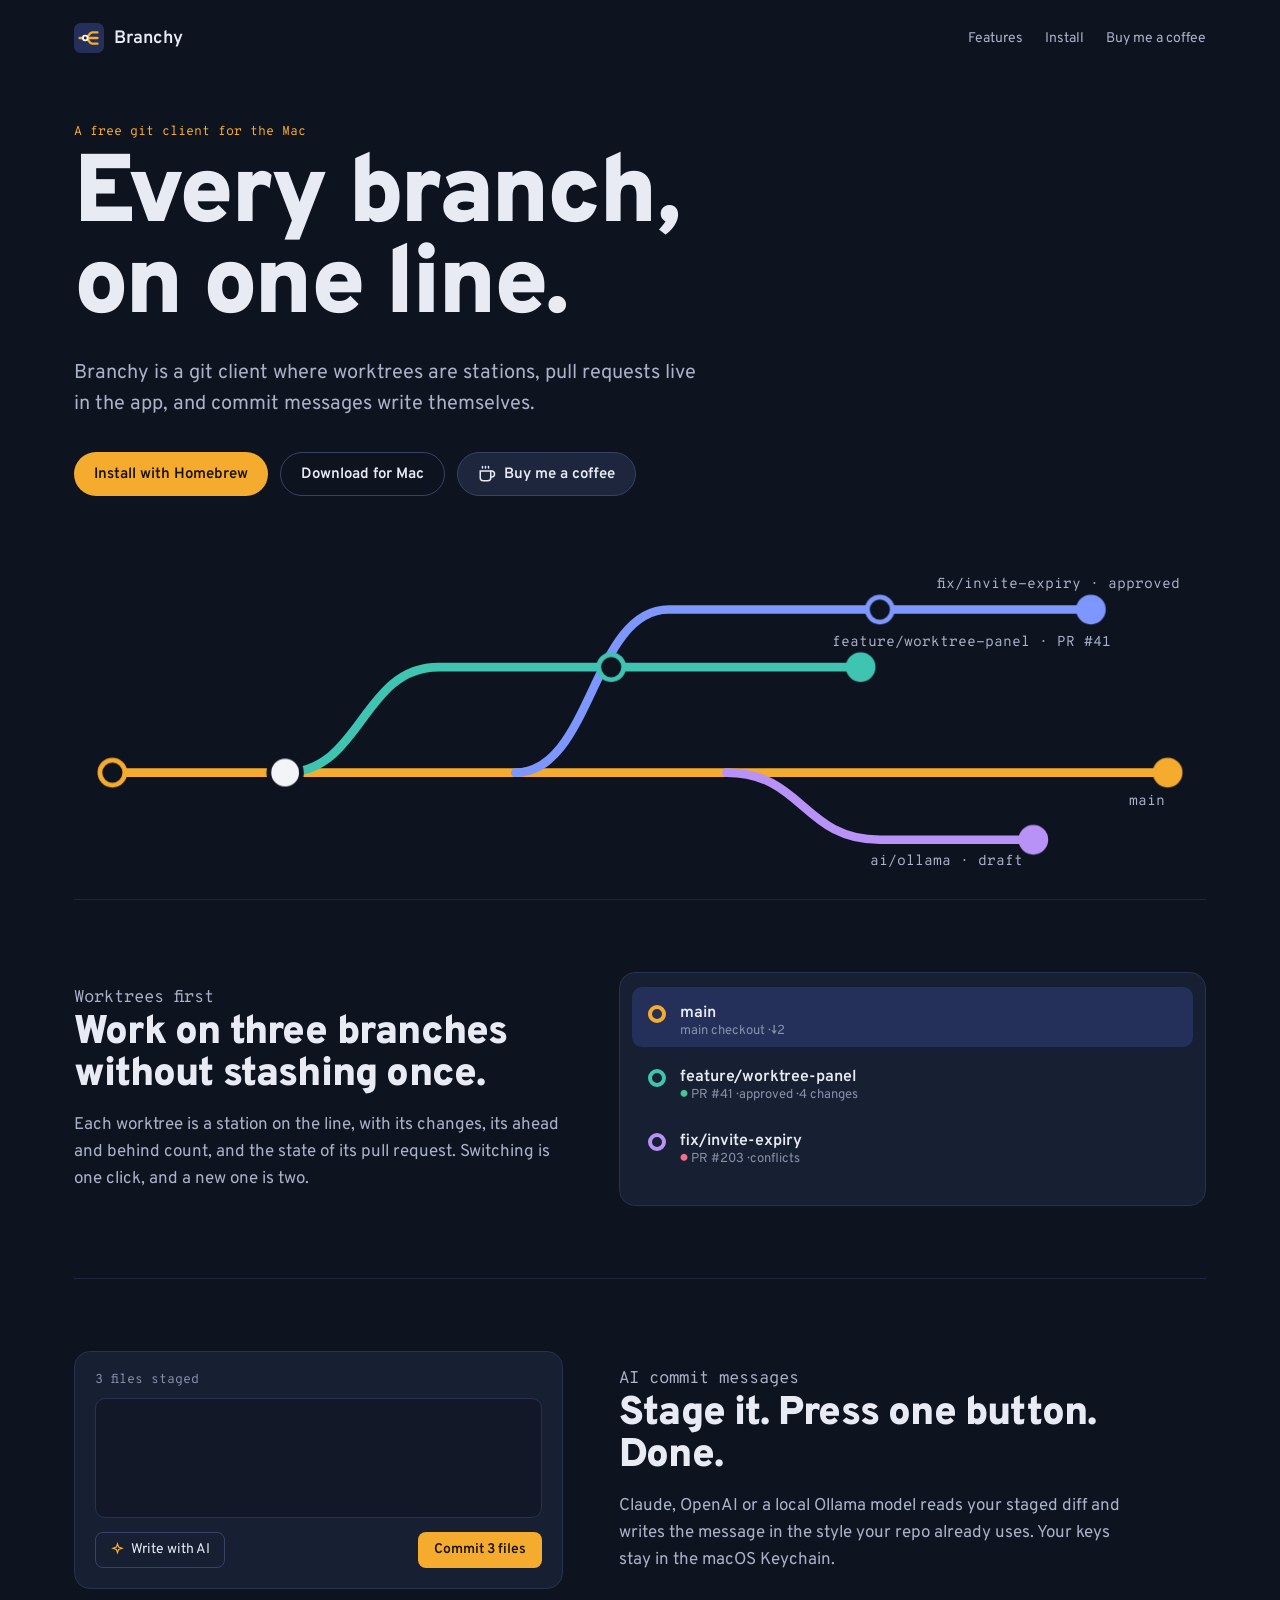
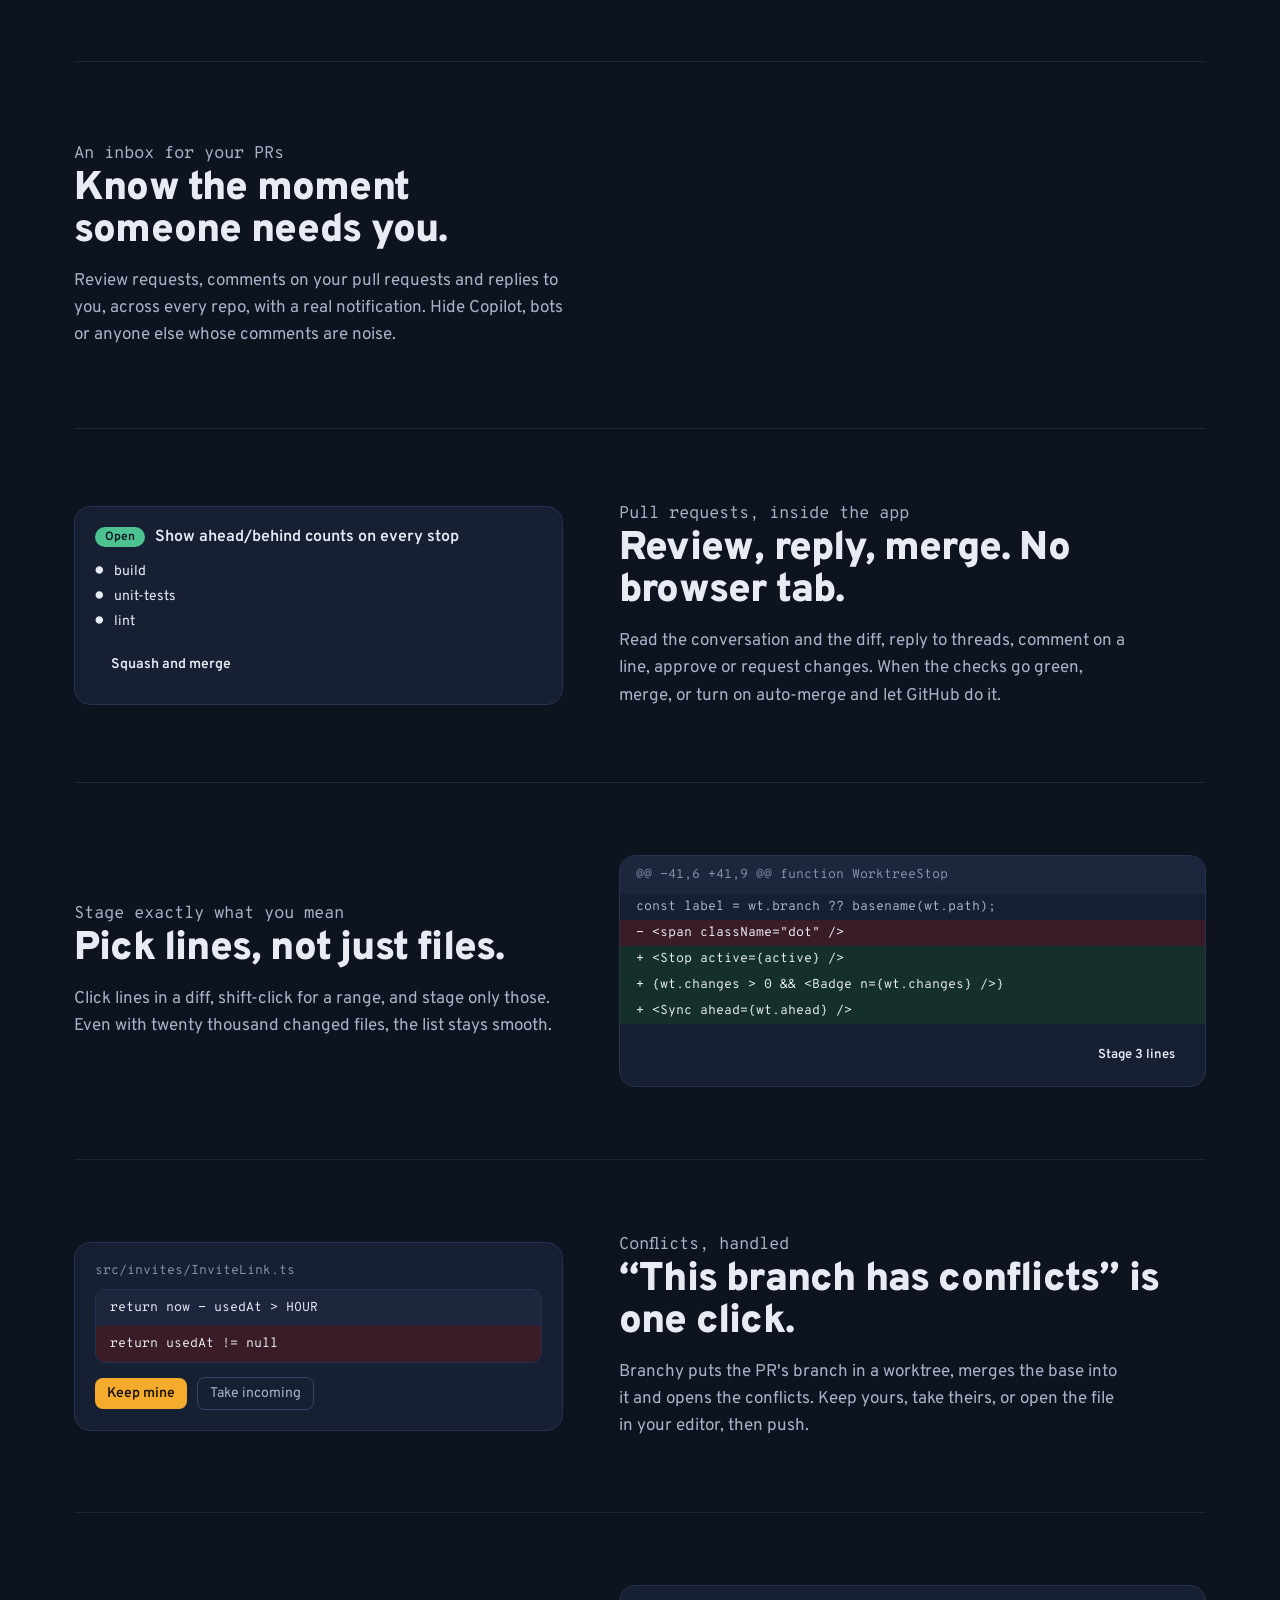
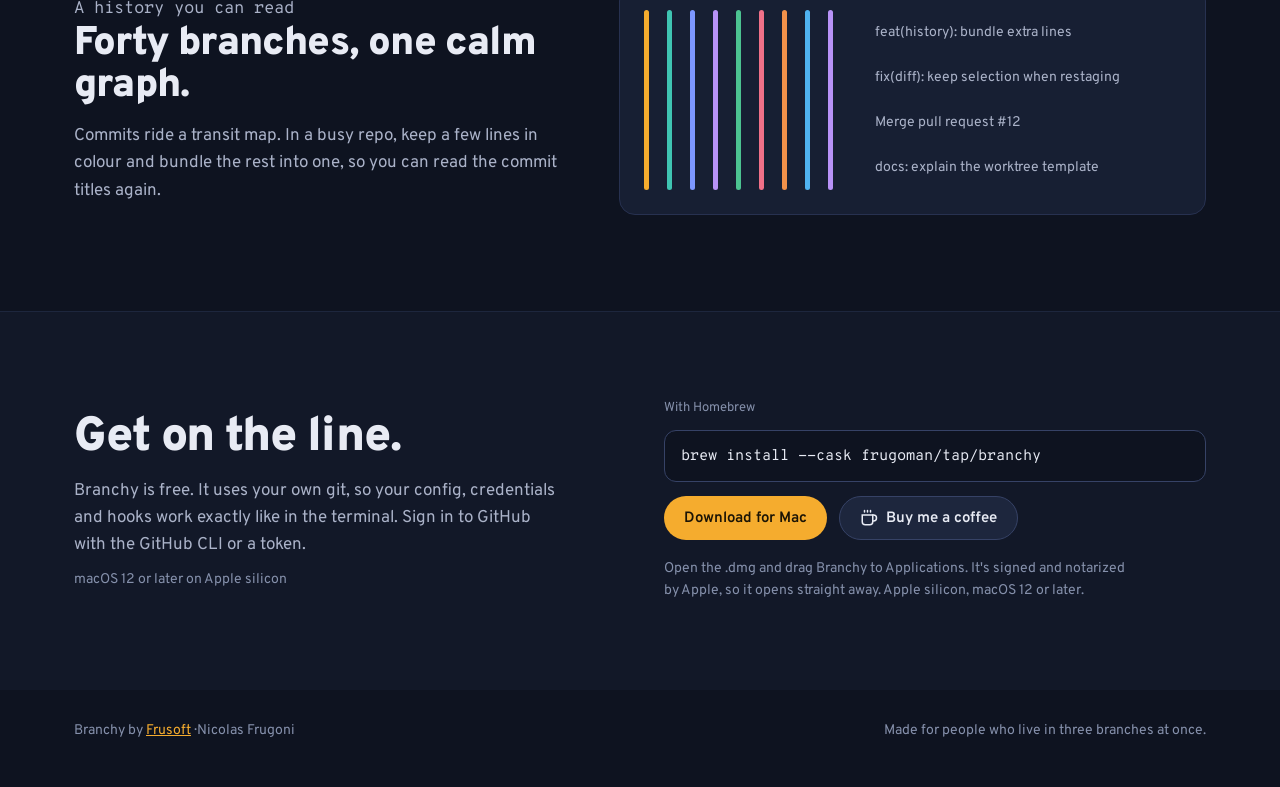
==== commit 276dfbdd: "Download Branchy 0.2.0, now notarized Co-Authored-By: Claude Opus 5.5 <noreply@anthropic.com>" ====
--- a/index.html
+++ b/index.html
@@ -121,7 +121,7 @@
         <p style="margin: 24px 0 0; font-size: 20px; line-height: 1.55; color: #aab2c8; max-width: 640px">Branchy is a git client where worktrees are stations, pull requests live in the app, and commit messages write themselves.</p>
         <div style="display: flex; flex-wrap: wrap; gap: 12px; margin-top: 32px; align-items: center">
           <a class="btn btn-primary" href="#install">Install with Homebrew</a>
-          <a class="btn btn-ghost" href="https://github.com/frugoman/homebrew-tap/releases/download/branchy-v0.1.0/Branchy-0.1.0.dmg">Download for Mac</a>
+          <a class="btn btn-ghost" href="https://github.com/frugoman/homebrew-tap/releases/download/branchy-v0.2.0/Branchy-0.2.0.dmg">Download for Mac</a>
           <a class="btn btn-coffee" href="https://buymeacoffee.com/frugoman">
             <svg width="18" height="18" viewBox="0 0 24 24" fill="none" stroke="currentColor" stroke-width="2" stroke-linecap="round" aria-hidden="true"><path d="M17 8h1a4 4 0 1 1 0 8h-1"></path><path d="M3 8h14v9a4 4 0 0 1-4 4H7a4 4 0 0 1-4-4Z"></path><path d="M6 2v2M10 2v2M14 2v2"></path></svg>
             Buy me a coffee
@@ -306,13 +306,13 @@
         <label for="brew" style="font-size: 13px; color: #8590ab">With Homebrew</label>
         <input id="brew" readonly value="brew install --cask frugoman/tap/branchy" class="mono" style="height: 52px; border-radius: 12px; border: 1px solid #364266; background: #0e1320; color: #e8ebf4; padding: 0 16px; font-size: 15px">
         <div style="display: flex; flex-wrap: wrap; gap: 12px">
-          <a class="btn btn-primary" href="https://github.com/frugoman/homebrew-tap/releases/download/branchy-v0.1.0/Branchy-0.1.0.dmg">Download for Mac</a>
+          <a class="btn btn-primary" href="https://github.com/frugoman/homebrew-tap/releases/download/branchy-v0.2.0/Branchy-0.2.0.dmg">Download for Mac</a>
           <a class="btn btn-coffee" href="https://buymeacoffee.com/frugoman">
             <svg width="18" height="18" viewBox="0 0 24 24" fill="none" stroke="currentColor" stroke-width="2" stroke-linecap="round" aria-hidden="true"><path d="M17 8h1a4 4 0 1 1 0 8h-1"></path><path d="M3 8h14v9a4 4 0 0 1-4 4H7a4 4 0 0 1-4-4Z"></path><path d="M6 2v2M10 2v2M14 2v2"></path></svg>
             Buy me a coffee
           </a>
         </div>
-        <p style="margin: 4px 0 0; font-size: 14px; line-height: 1.55; color: #8590ab; max-width: 52ch">Open the .dmg and drag Branchy to Applications. Branchy isn't notarized by Apple yet, so the first time you open it macOS will stop it: go to System Settings › Privacy &amp; Security and click Open Anyway. Homebrew skips this step.</p>
+        <p style="margin: 4px 0 0; font-size: 14px; line-height: 1.55; color: #8590ab; max-width: 52ch">Open the .dmg and drag Branchy to Applications. It's signed and notarized by Apple, so it opens straight away. Apple silicon, macOS 12 or later.</p>
       </div>
     </div>
   </section>
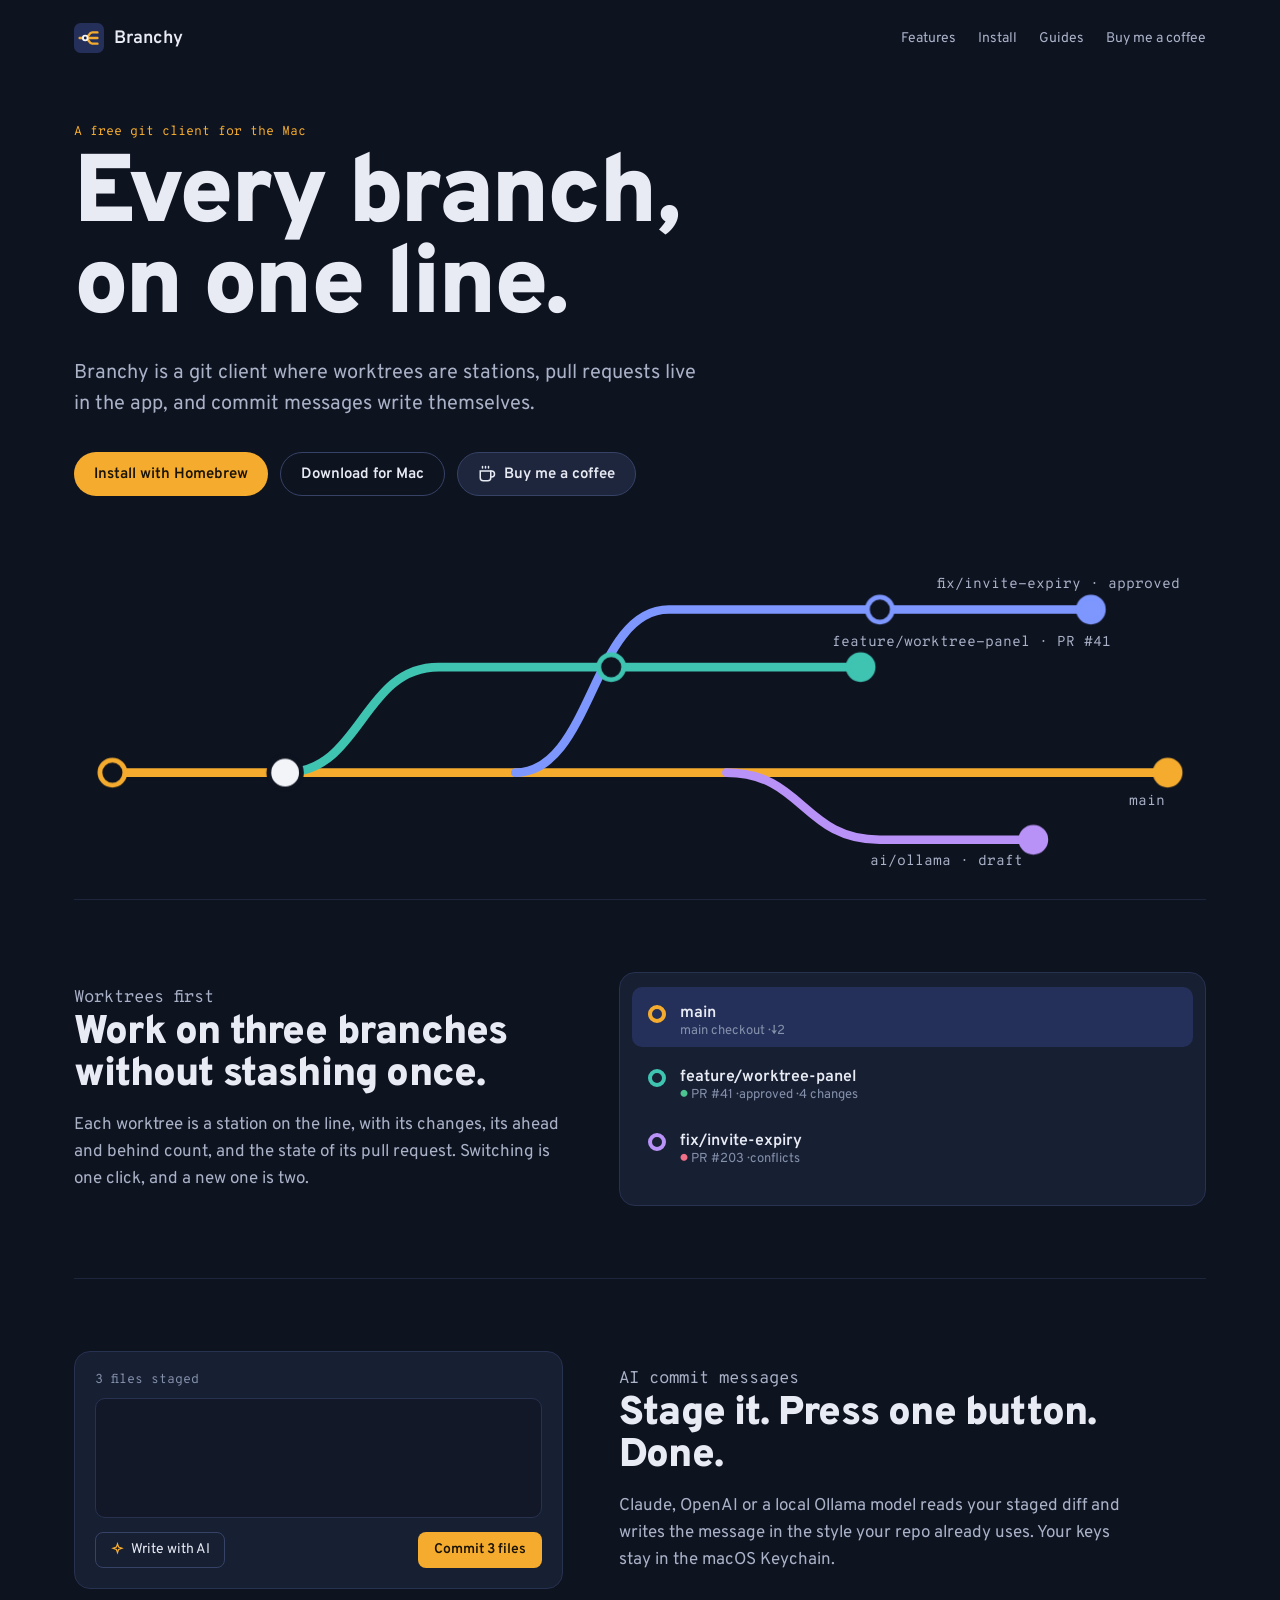
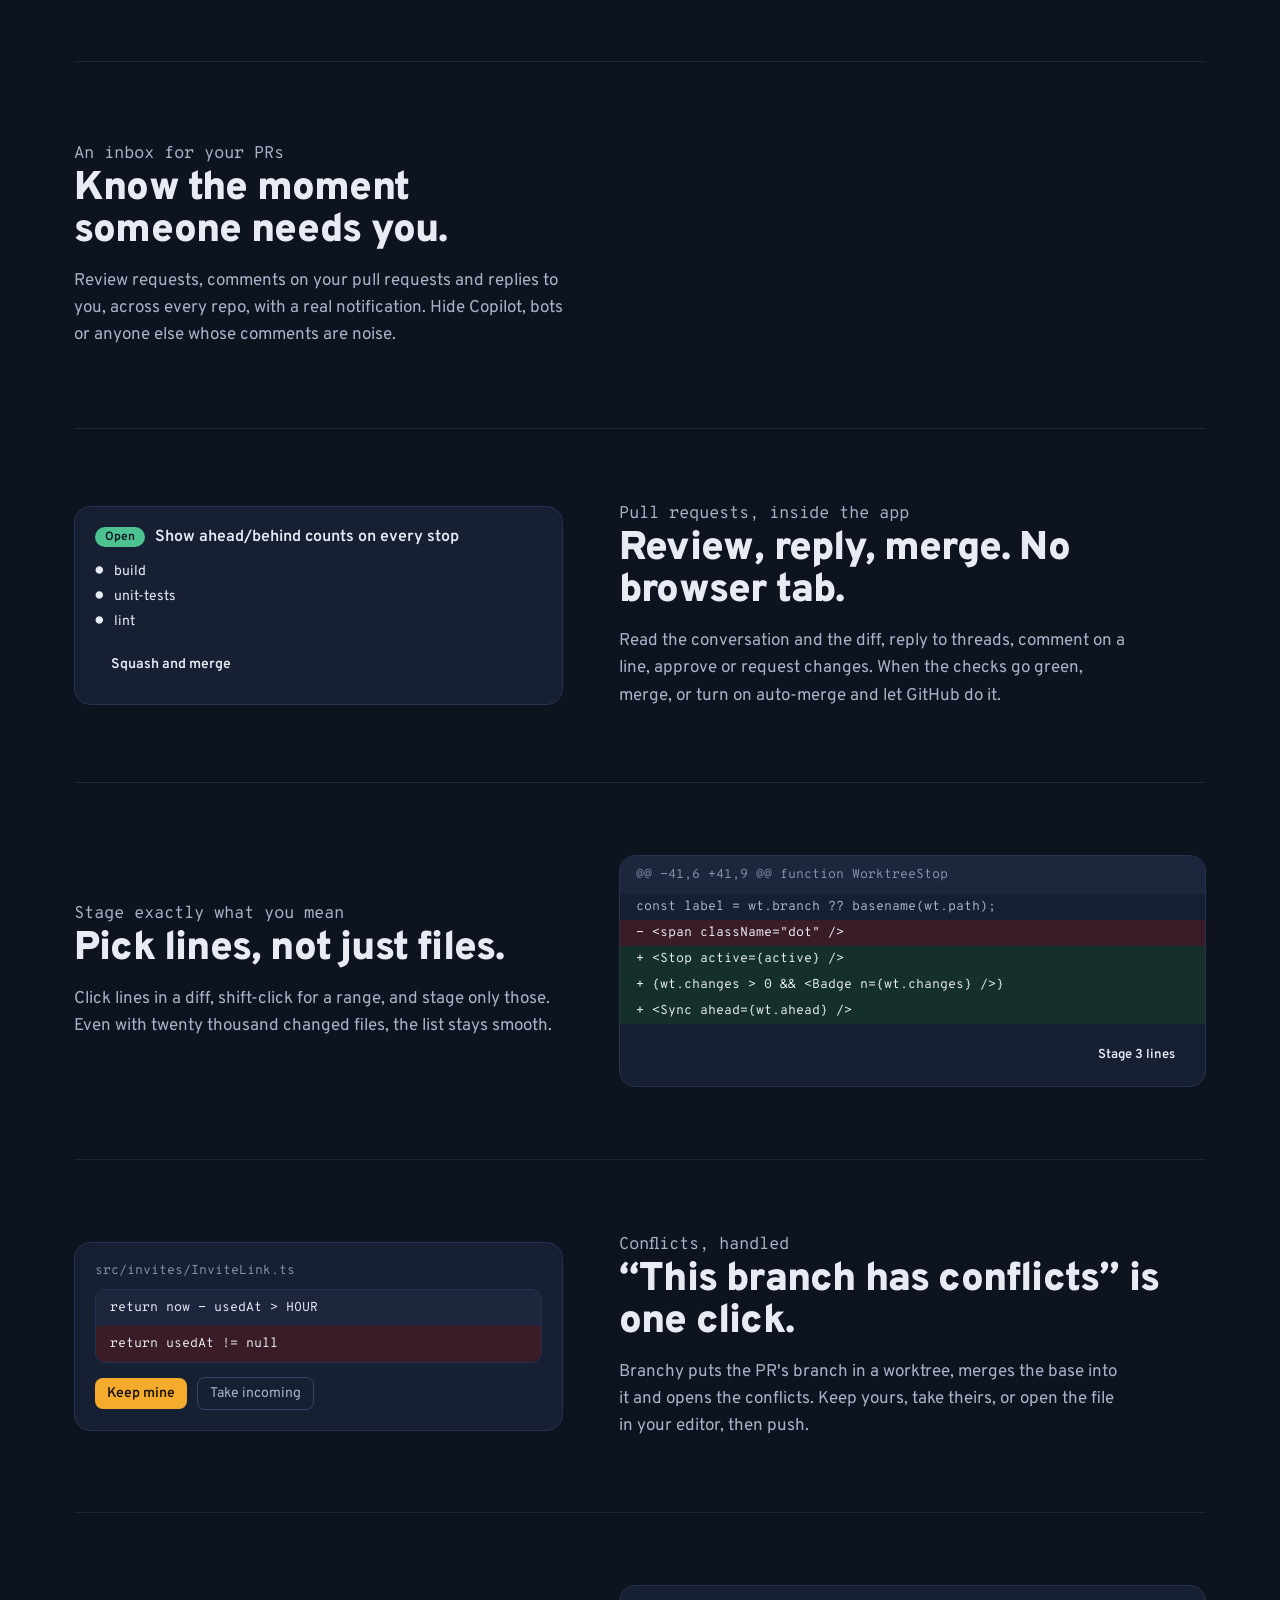
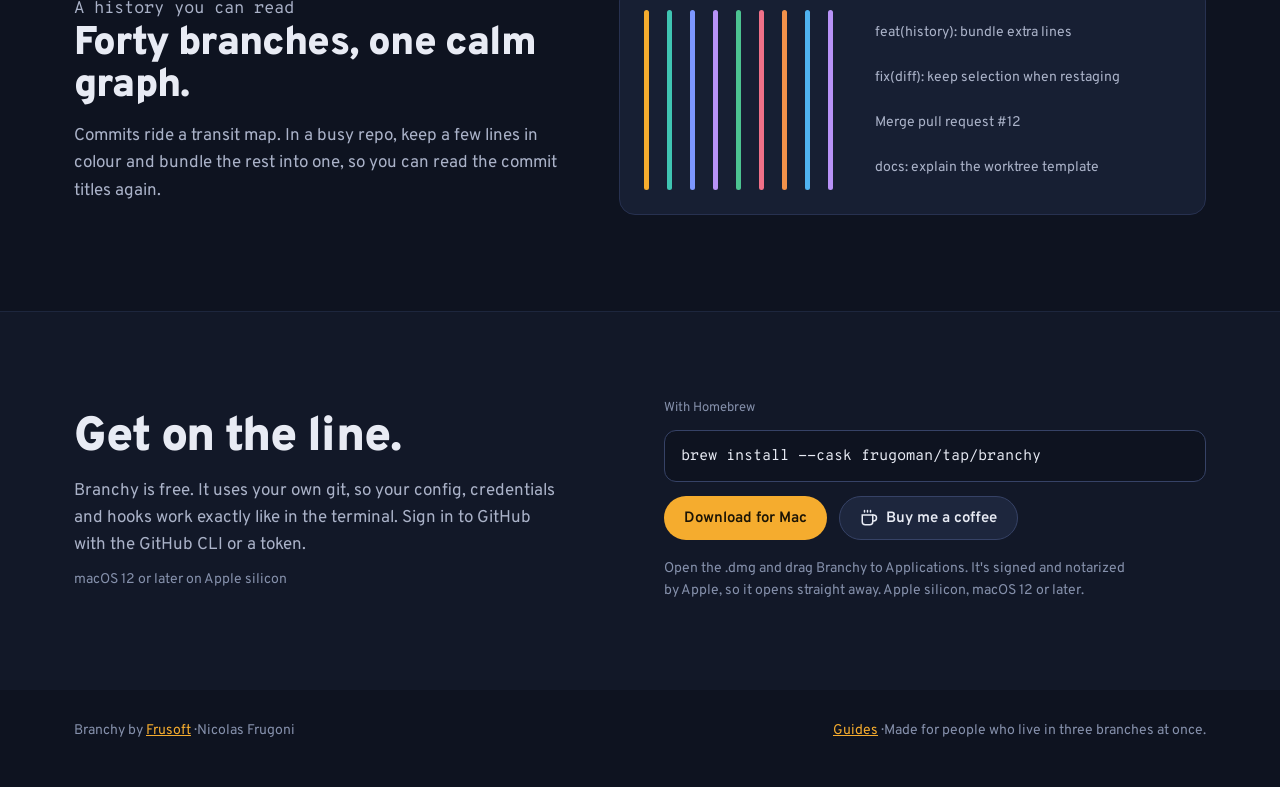
==== commit 12f6f8a1: "SEO rollout: canonical, twitter card, JSON-LD, sitemap, robots, 404, two worktree guides, docs/seo.m" ====
--- a/index.html
+++ b/index.html
@@ -5,9 +5,16 @@
 <meta name="viewport" content="width=device-width, initial-scale=1">
 <title>Branchy — a git client where every branch is a line</title>
 <meta name="description" content="A free git client for the Mac where worktrees are stations, pull requests live in the app, and commit messages write themselves.">
+<link rel="canonical" href="https://branchy.frusoft.dev/">
+<meta name="twitter:card" content="summary">
+<meta name="twitter:title" content="Branchy — a git client where every branch is a line">
+<meta name="twitter:description" content="A free git client for macOS built around worktrees: every worktree on one line, pull requests in the app, AI commit messages.">
+<meta name="twitter:image" content="https://branchy.frusoft.dev/icon.png">
+<meta property="og:type" content="website">
+<meta property="og:url" content="https://branchy.frusoft.dev/">
 <meta property="og:title" content="Branchy — every branch, on one line">
 <meta property="og:description" content="Worktrees as stations, a PR inbox with notifications, reviews and merges in the app, and AI commit messages. Free for macOS.">
-<meta property="og:image" content="https://frugoman.github.io/branchy-site/icon.png">
+<meta property="og:image" content="https://branchy.frusoft.dev/icon.png">
 <meta name="theme-color" content="#0e1320">
 <link rel="icon" href="icon.png">
 <link rel="preconnect" href="https://fonts.googleapis.com">
@@ -97,6 +104,9 @@
   .type{width:46ch}.type2{width:38ch}.train{display:none}
 }
 </style>
+<script type="application/ld+json">
+{"@context":"https://schema.org","@type":"SoftwareApplication","name":"Branchy","applicationCategory":"DeveloperApplication","operatingSystem":"macOS 12 or later (Apple silicon)","description":"A free git client for macOS where worktrees are first-class: every worktree on one line, pull requests reviewed and merged in the app, AI commit messages.","url":"https://branchy.frusoft.dev/","downloadUrl":"https://github.com/frugoman/homebrew-tap/releases/download/branchy-v0.3.0/Branchy-0.3.0.dmg","softwareVersion":"0.3.0","image":"https://branchy.frusoft.dev/icon.png","offers":{"@type":"Offer","price":"0","priceCurrency":"USD"},"author":{"@type":"Organization","name":"Frusoft","url":"https://frusoft.dev"}}
+</script>
 </head>
 <body>
 <div style="background: #0e1320; color: #e8ebf4; font-family: var(--body); font-size: 16px; overflow: hidden; --display: 'Overpass', sans-serif; --body: 'Overpass', sans-serif; --mono: 'Overpass Mono', monospace; --display-weight: 900">
@@ -109,6 +119,7 @@
     <nav aria-label="Sections" style="display: flex; gap: 22px; margin-left: auto; font-size: 14px; flex-wrap: wrap">
       <a href="#features" style="color: #aab2c8; text-decoration: none">Features</a>
       <a href="#install" style="color: #aab2c8; text-decoration: none">Install</a>
+      <a href="/guides/" style="color: #aab2c8; text-decoration: none">Guides</a>
       <a href="https://buymeacoffee.com/frugoman" style="color: #aab2c8; text-decoration: none">Buy me a coffee</a>
     </nav>
   </header>
@@ -121,7 +132,7 @@
         <p style="margin: 24px 0 0; font-size: 20px; line-height: 1.55; color: #aab2c8; max-width: 640px">Branchy is a git client where worktrees are stations, pull requests live in the app, and commit messages write themselves.</p>
         <div style="display: flex; flex-wrap: wrap; gap: 12px; margin-top: 32px; align-items: center">
           <a class="btn btn-primary" href="#install">Install with Homebrew</a>
-          <a class="btn btn-ghost" href="https://github.com/frugoman/homebrew-tap/releases/download/branchy-v0.2.0/Branchy-0.2.0.dmg">Download for Mac</a>
+          <a class="btn btn-ghost" href="https://github.com/frugoman/homebrew-tap/releases/download/branchy-v0.3.0/Branchy-0.3.0.dmg">Download for Mac</a>
           <a class="btn btn-coffee" href="https://buymeacoffee.com/frugoman">
             <svg width="18" height="18" viewBox="0 0 24 24" fill="none" stroke="currentColor" stroke-width="2" stroke-linecap="round" aria-hidden="true"><path d="M17 8h1a4 4 0 1 1 0 8h-1"></path><path d="M3 8h14v9a4 4 0 0 1-4 4H7a4 4 0 0 1-4-4Z"></path><path d="M6 2v2M10 2v2M14 2v2"></path></svg>
             Buy me a coffee
@@ -306,7 +317,7 @@
         <label for="brew" style="font-size: 13px; color: #8590ab">With Homebrew</label>
         <input id="brew" readonly value="brew install --cask frugoman/tap/branchy" class="mono" style="height: 52px; border-radius: 12px; border: 1px solid #364266; background: #0e1320; color: #e8ebf4; padding: 0 16px; font-size: 15px">
         <div style="display: flex; flex-wrap: wrap; gap: 12px">
-          <a class="btn btn-primary" href="https://github.com/frugoman/homebrew-tap/releases/download/branchy-v0.2.0/Branchy-0.2.0.dmg">Download for Mac</a>
+          <a class="btn btn-primary" href="https://github.com/frugoman/homebrew-tap/releases/download/branchy-v0.3.0/Branchy-0.3.0.dmg">Download for Mac</a>
           <a class="btn btn-coffee" href="https://buymeacoffee.com/frugoman">
             <svg width="18" height="18" viewBox="0 0 24 24" fill="none" stroke="currentColor" stroke-width="2" stroke-linecap="round" aria-hidden="true"><path d="M17 8h1a4 4 0 1 1 0 8h-1"></path><path d="M3 8h14v9a4 4 0 0 1-4 4H7a4 4 0 0 1-4-4Z"></path><path d="M6 2v2M10 2v2M14 2v2"></path></svg>
             Buy me a coffee
@@ -318,8 +329,8 @@
   </section>
 
   <footer class="wrap" style="padding: 32px 24px 48px; display: flex; flex-wrap: wrap; gap: 16px; justify-content: space-between; font-size: 14px; color: #8590ab">
-    <span>Branchy by <a href="https://frusoft-web.web.app">Frusoft</a> · Nicolas Frugoni</span>
-    <span>Made for people who live in three branches at once.</span>
+    <span>Branchy by <a href="https://frusoft.dev">Frusoft</a> · Nicolas Frugoni</span>
+    <span><a href="/guides/">Guides</a> · Made for people who live in three branches at once.</span>
   </footer>
 </div>
 </body>
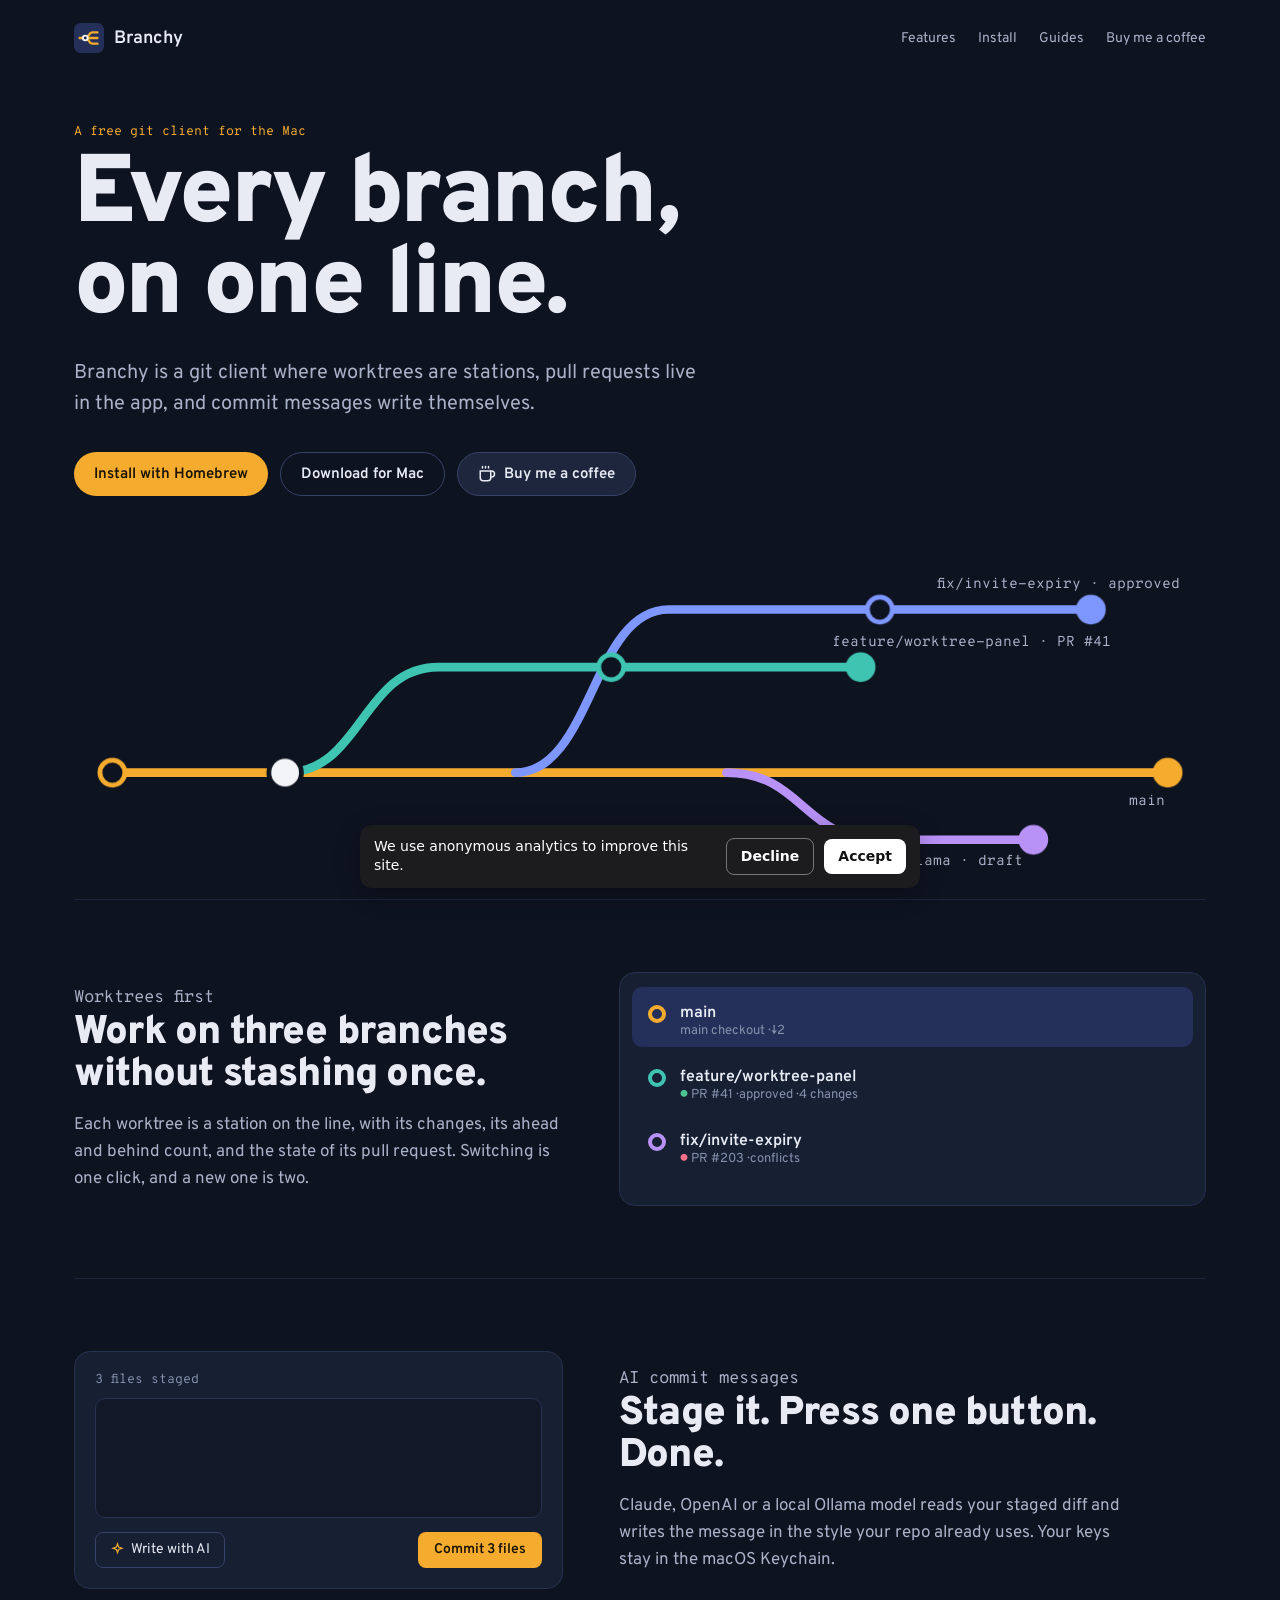
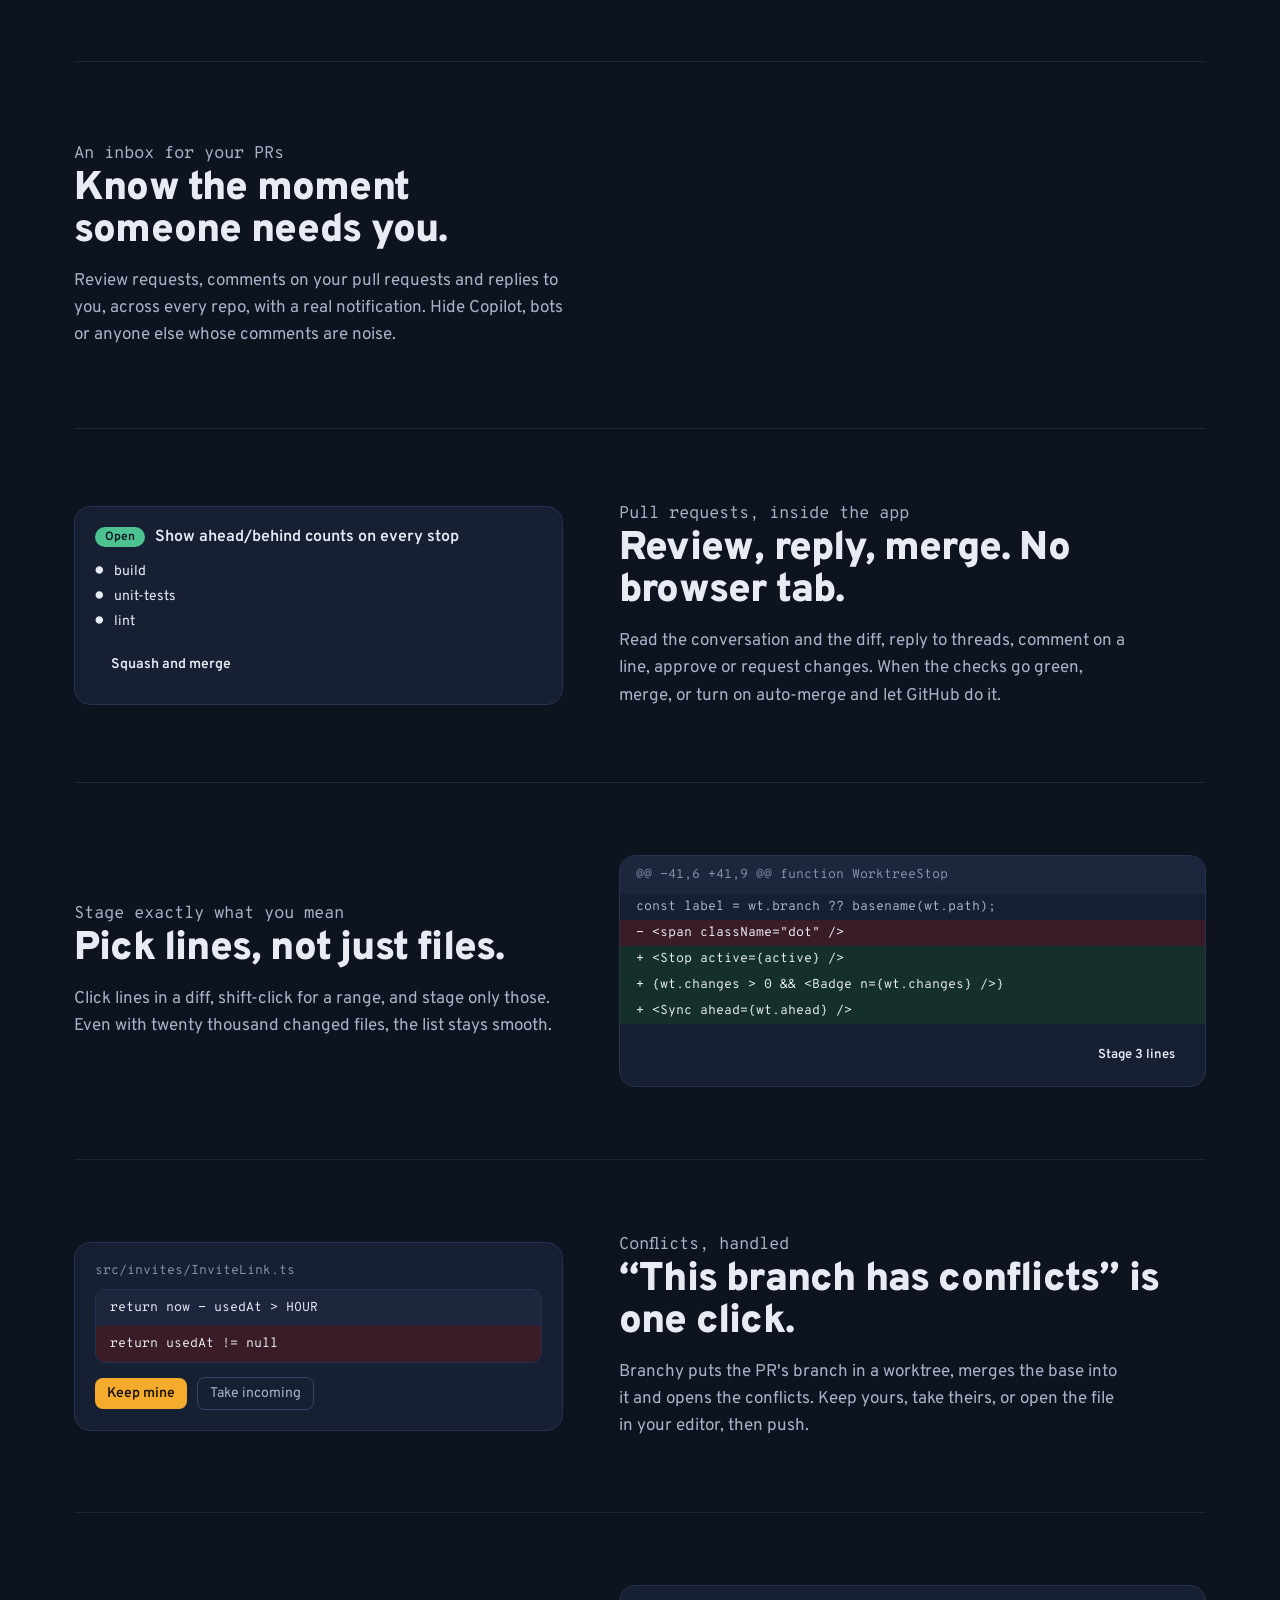
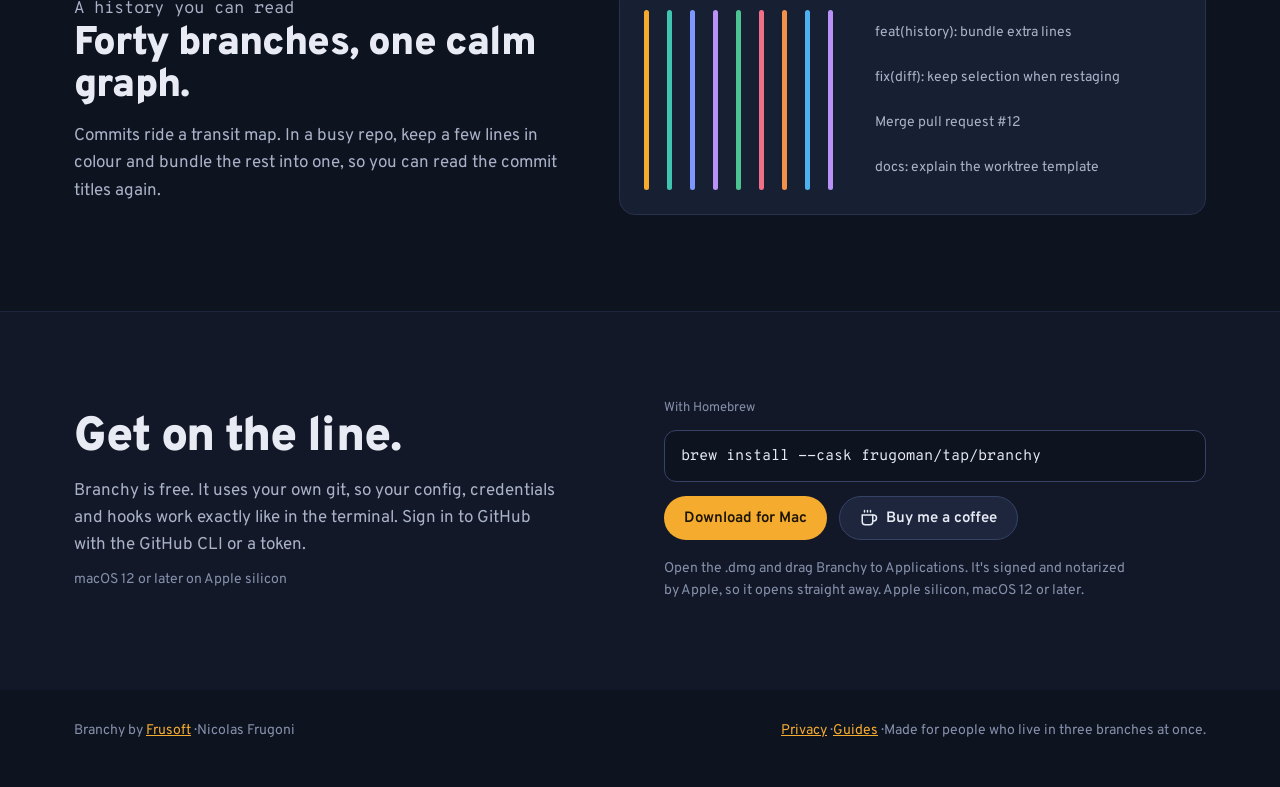
==== commit 2245b83a: "Add GA4 analytics (consent mode), download CTA tagging, privacy page Co-Authored-By: Claude Sonnet 5" ====
--- a/index.html
+++ b/index.html
@@ -107,6 +107,7 @@
 <script type="application/ld+json">
 {"@context":"https://schema.org","@type":"SoftwareApplication","name":"Branchy","applicationCategory":"DeveloperApplication","operatingSystem":"macOS 12 or later (Apple silicon)","description":"A free git client for macOS where worktrees are first-class: every worktree on one line, pull requests reviewed and merged in the app, AI commit messages.","url":"https://branchy.frusoft.dev/","downloadUrl":"https://github.com/frugoman/homebrew-tap/releases/download/branchy-v0.3.0/Branchy-0.3.0.dmg","softwareVersion":"0.3.0","image":"https://branchy.frusoft.dev/icon.png","offers":{"@type":"Offer","price":"0","priceCurrency":"USD"},"author":{"@type":"Organization","name":"Frusoft","url":"https://frusoft.dev"}}
 </script>
+<script defer src="/analytics.js" data-mid="G-8YEB17G493"></script>
 </head>
 <body>
 <div style="background: #0e1320; color: #e8ebf4; font-family: var(--body); font-size: 16px; overflow: hidden; --display: 'Overpass', sans-serif; --body: 'Overpass', sans-serif; --mono: 'Overpass Mono', monospace; --display-weight: 900">
@@ -132,7 +133,7 @@
         <p style="margin: 24px 0 0; font-size: 20px; line-height: 1.55; color: #aab2c8; max-width: 640px">Branchy is a git client where worktrees are stations, pull requests live in the app, and commit messages write themselves.</p>
         <div style="display: flex; flex-wrap: wrap; gap: 12px; margin-top: 32px; align-items: center">
           <a class="btn btn-primary" href="#install">Install with Homebrew</a>
-          <a class="btn btn-ghost" href="https://github.com/frugoman/homebrew-tap/releases/download/branchy-v0.3.0/Branchy-0.3.0.dmg">Download for Mac</a>
+          <a data-cta="download" class="btn btn-ghost" href="https://github.com/frugoman/homebrew-tap/releases/download/branchy-v0.3.0/Branchy-0.3.0.dmg">Download for Mac</a>
           <a class="btn btn-coffee" href="https://buymeacoffee.com/frugoman">
             <svg width="18" height="18" viewBox="0 0 24 24" fill="none" stroke="currentColor" stroke-width="2" stroke-linecap="round" aria-hidden="true"><path d="M17 8h1a4 4 0 1 1 0 8h-1"></path><path d="M3 8h14v9a4 4 0 0 1-4 4H7a4 4 0 0 1-4-4Z"></path><path d="M6 2v2M10 2v2M14 2v2"></path></svg>
             Buy me a coffee
@@ -317,7 +318,7 @@
         <label for="brew" style="font-size: 13px; color: #8590ab">With Homebrew</label>
         <input id="brew" readonly value="brew install --cask frugoman/tap/branchy" class="mono" style="height: 52px; border-radius: 12px; border: 1px solid #364266; background: #0e1320; color: #e8ebf4; padding: 0 16px; font-size: 15px">
         <div style="display: flex; flex-wrap: wrap; gap: 12px">
-          <a class="btn btn-primary" href="https://github.com/frugoman/homebrew-tap/releases/download/branchy-v0.3.0/Branchy-0.3.0.dmg">Download for Mac</a>
+          <a data-cta="download" class="btn btn-primary" href="https://github.com/frugoman/homebrew-tap/releases/download/branchy-v0.3.0/Branchy-0.3.0.dmg">Download for Mac</a>
           <a class="btn btn-coffee" href="https://buymeacoffee.com/frugoman">
             <svg width="18" height="18" viewBox="0 0 24 24" fill="none" stroke="currentColor" stroke-width="2" stroke-linecap="round" aria-hidden="true"><path d="M17 8h1a4 4 0 1 1 0 8h-1"></path><path d="M3 8h14v9a4 4 0 0 1-4 4H7a4 4 0 0 1-4-4Z"></path><path d="M6 2v2M10 2v2M14 2v2"></path></svg>
             Buy me a coffee
@@ -330,7 +331,7 @@
 
   <footer class="wrap" style="padding: 32px 24px 48px; display: flex; flex-wrap: wrap; gap: 16px; justify-content: space-between; font-size: 14px; color: #8590ab">
     <span>Branchy by <a href="https://frusoft.dev">Frusoft</a> · Nicolas Frugoni</span>
-    <span><a href="/guides/">Guides</a> · Made for people who live in three branches at once.</span>
+    <span><a href="/privacy/">Privacy</a> · <a href="/guides/">Guides</a> · Made for people who live in three branches at once.</span>
   </footer>
 </div>
 </body>
